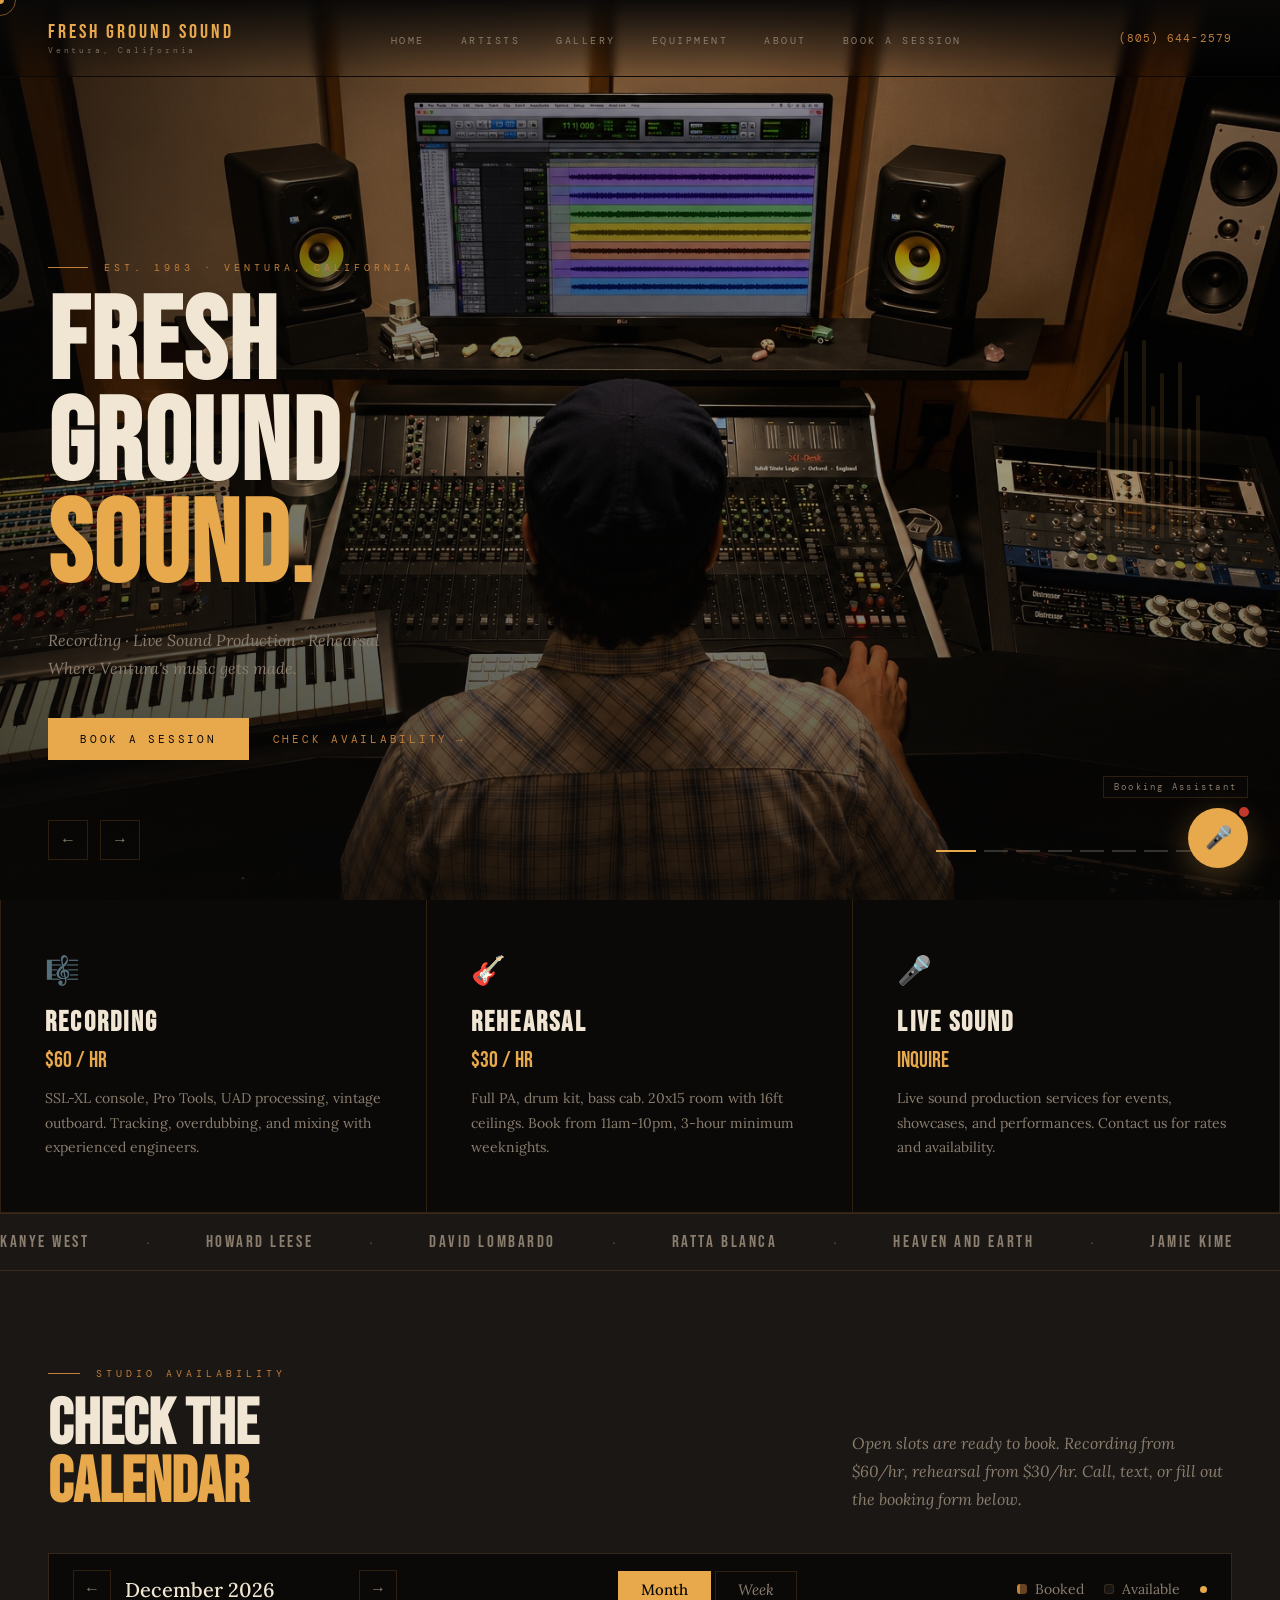
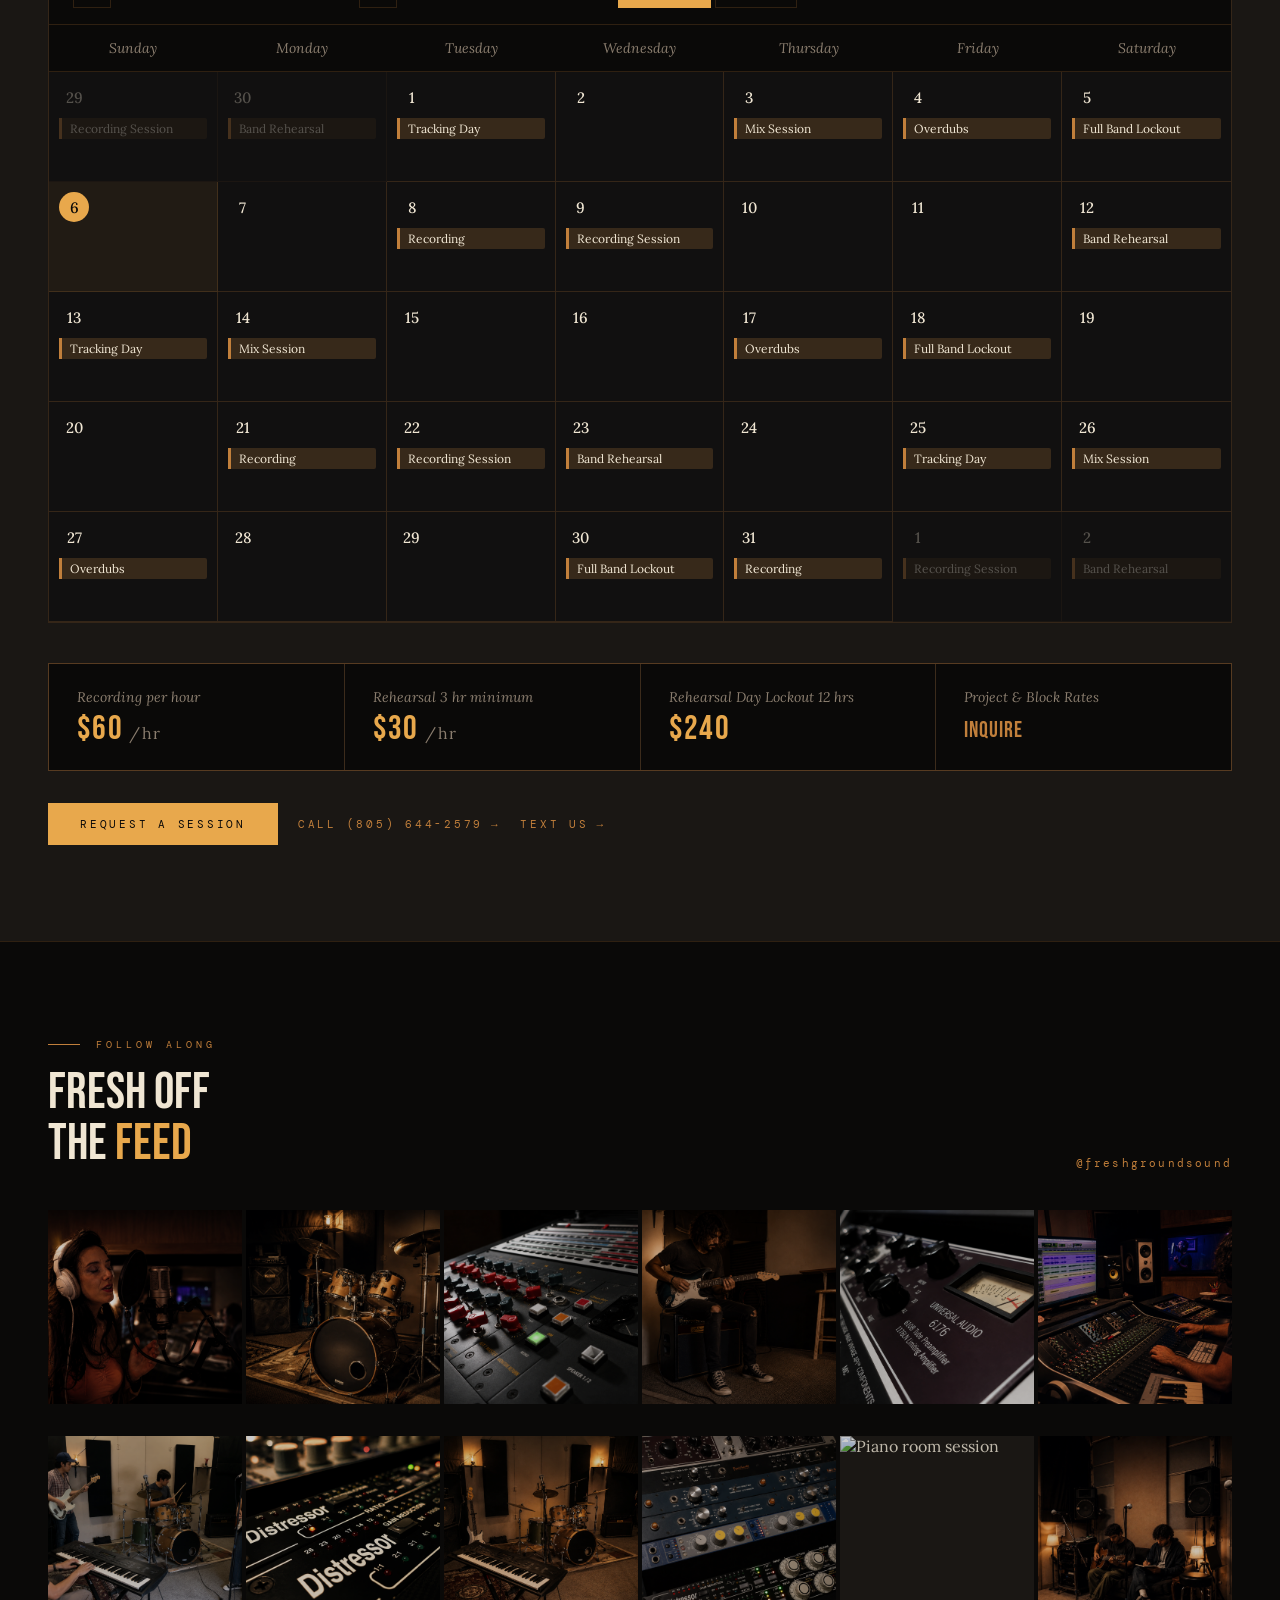
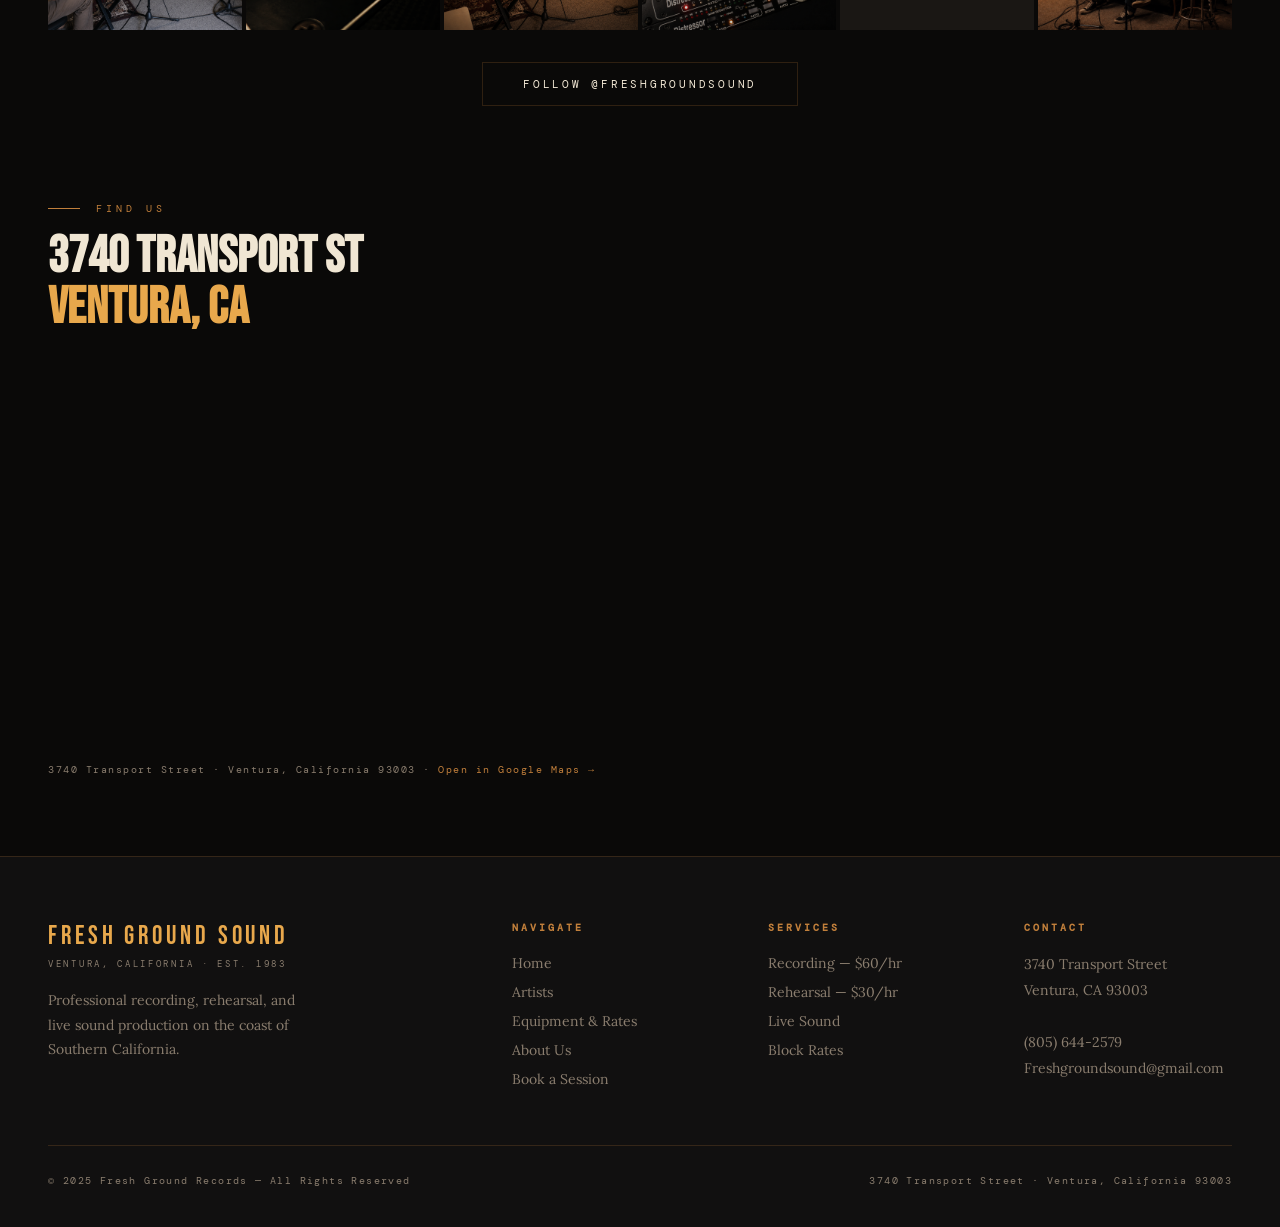
==== index.html @ 830c8591 "Update HTML pages, add gallery, additional carousel photo" ====
<!DOCTYPE html>
<html lang="en">
<head>
<meta charset="UTF-8">
<meta name="viewport" content="width=device-width, initial-scale=1.0">
<title>Fresh Ground Sound — Ventura, California Recording Studio</title>
<meta name="description" content="Professional recording, live sound, and rehearsal studio in Ventura, CA. SSL console, vintage gear, experienced engineers. Est. 1983.">
<link rel="preconnect" href="https://fonts.googleapis.com">
<link href="https://fonts.googleapis.com/css2?family=Bebas+Neue&family=Lora:ital,wght@0,400;0,500;1,400&family=DM+Mono:wght@300;400&display=swap" rel="stylesheet">
<style>
:root{--black:#0a0908;--deep:#111010;--warm-dark:#1a1714;--tape:#c17f3b;--amber:#e8a84c;--cream:#f0e6d3;--muted:#8a7d6e;--hairline:rgba(193,127,59,0.2);--glow:rgba(232,168,76,0.07);}
*,*::before,*::after{margin:0;padding:0;box-sizing:border-box;}
html{scroll-behavior:smooth;}
body{background:var(--black);color:var(--cream);font-family:'Lora',serif;overflow-x:hidden;cursor:none;}
.cursor{width:8px;height:8px;background:var(--amber);border-radius:50%;position:fixed;pointer-events:none;z-index:9999;transform:translate(-50%,-50%);mix-blend-mode:difference;}
.cursor-ring{width:32px;height:32px;border:1px solid var(--tape);border-radius:50%;position:fixed;pointer-events:none;z-index:9998;transform:translate(-50%,-50%);opacity:.6;}
.reveal{opacity:0;transform:translateY(28px);transition:opacity .7s ease,transform .7s ease;}
.reveal.visible{opacity:1;transform:translateY(0);}
.btn-primary{font-family:'DM Mono',monospace;font-size:11px;letter-spacing:.25em;text-transform:uppercase;color:var(--black);background:var(--amber);padding:14px 32px;text-decoration:none;display:inline-block;border:none;cursor:none;transition:background .3s,transform .2s;}
.btn-primary:hover{background:var(--cream);transform:translateY(-2px);}
.btn-ghost{font-family:'DM Mono',monospace;font-size:11px;letter-spacing:.25em;text-transform:uppercase;color:var(--tape);text-decoration:none;display:inline-flex;align-items:center;gap:8px;border:none;background:none;cursor:none;transition:color .3s;}
.btn-ghost::after{content:'→';}
.btn-ghost:hover{color:var(--cream);}
.section-label{font-family:'DM Mono',monospace;font-size:10px;letter-spacing:.4em;color:var(--tape);text-transform:uppercase;margin-bottom:16px;display:flex;align-items:center;gap:16px;}
.section-label::before{content:'';display:block;width:32px;height:1px;background:var(--tape);}

/* NAV */
nav{position:fixed;top:0;left:0;right:0;z-index:500;padding:22px 48px;display:flex;justify-content:space-between;align-items:center;background:linear-gradient(to bottom,rgba(10,9,8,.97),transparent);backdrop-filter:blur(4px);border-bottom:1px solid transparent;transition:border-color .3s,background .3s;}
nav.scrolled{border-bottom-color:var(--hairline);background:rgba(10,9,8,.97);}
.nav-logo{font-family:'Bebas Neue',sans-serif;font-size:20px;letter-spacing:.15em;color:var(--amber);text-decoration:none;display:flex;flex-direction:column;line-height:1;}
.nav-logo span{font-family:'DM Mono',monospace;font-size:8px;letter-spacing:.35em;color:var(--muted);font-weight:300;margin-top:4px;}
.nav-links{display:flex;gap:36px;list-style:none;}
.nav-links a{font-family:'DM Mono',monospace;font-size:10px;letter-spacing:.25em;color:var(--muted);text-decoration:none;text-transform:uppercase;transition:color .3s;position:relative;}
.nav-links a::after{content:'';position:absolute;bottom:-4px;left:0;right:0;height:1px;background:var(--amber);transform:scaleX(0);transition:transform .3s;transform-origin:left;}
.nav-links a:hover{color:var(--cream);}
.nav-links a:hover::after{transform:scaleX(1);}
.nav-phone{font-family:'DM Mono',monospace;font-size:11px;letter-spacing:.1em;color:var(--tape);text-decoration:none;transition:color .3s;}
.nav-phone:hover{color:var(--amber);}

/* HERO */
#hero{height:100vh;position:relative;overflow:hidden;display:flex;align-items:flex-end;}
.carousel{position:absolute;inset:0;}
.carousel-track{display:flex;height:100%;transition:transform .9s cubic-bezier(.77,0,.18,1);}
.carousel-slide{min-width:100%;height:100%;position:relative;overflow:hidden;}
.carousel-slide img{width:100%;height:100%;object-fit:cover;transform:scale(1.05);transition:transform 6s ease;filter:brightness(.72);}
.carousel-slide.active img{transform:scale(1);}
.car-overlay{position:absolute;inset:0;background:linear-gradient(to top,rgba(10,9,8,.65) 0%,rgba(10,9,8,.15) 50%,rgba(10,9,8,.25) 100%),linear-gradient(to right,rgba(10,9,8,.35) 0%,transparent 60%);}
.car-dots{position:absolute;bottom:48px;right:48px;display:flex;gap:8px;z-index:10;}
.car-dot{width:24px;height:2px;background:rgba(240,230,211,.2);border:none;cursor:none;transition:background .3s,width .3s;}
.car-dot.active{background:var(--amber);width:40px;}
.car-arrows{position:absolute;bottom:40px;left:48px;display:flex;gap:12px;z-index:10;}
.car-arrow{width:40px;height:40px;border:1px solid var(--hairline);background:transparent;color:var(--muted);font-size:16px;cursor:none;display:flex;align-items:center;justify-content:center;transition:border-color .3s,color .3s;}
.car-arrow:hover{border-color:var(--amber);color:var(--amber);}
.vu-bars{position:absolute;right:80px;top:50%;transform:translateY(-60%);display:flex;gap:5px;align-items:flex-end;height:220px;opacity:.12;z-index:4;}
.vu-bar{width:4px;background:linear-gradient(to top,var(--tape),var(--amber));border-radius:2px;animation:vu 1.4s ease-in-out infinite alternate;}
@keyframes vu{0%{transform:scaleY(.25);opacity:.3;}100%{transform:scaleY(1);opacity:1;}}
.hero-content{position:relative;z-index:5;padding:0 48px 140px;max-width:800px;}
.hero-label{font-family:'DM Mono',monospace;font-size:10px;letter-spacing:.4em;color:var(--tape);text-transform:uppercase;margin-bottom:20px;display:flex;align-items:center;gap:16px;opacity:0;animation:fadeUp .8s ease forwards .3s;}
.hero-label::before{content:'';display:block;width:40px;height:1px;background:var(--tape);}
.hero-title{font-family:'Bebas Neue',sans-serif;font-size:clamp(56px,9vw,128px);line-height:.88;letter-spacing:.02em;color:var(--cream);margin-bottom:28px;opacity:0;animation:fadeUp .8s ease forwards .5s;}
.hero-title .accent{color:var(--amber);}
.hero-sub{font-size:16px;line-height:1.75;color:var(--muted);font-style:italic;max-width:440px;margin-bottom:36px;opacity:0;animation:fadeUp .8s ease forwards .7s;}
.hero-actions{display:flex;gap:24px;align-items:center;opacity:0;animation:fadeUp .8s ease forwards .9s;}
@keyframes fadeUp{from{opacity:0;transform:translateY(24px);}to{opacity:1;transform:translateY(0);}}

/* SERVICES */
.services-strip{display:grid;grid-template-columns:repeat(3,1fr);}
.svc{padding:52px 44px;border:1px solid var(--hairline);border-left:none;border-top:none;position:relative;overflow:hidden;transition:background .3s;}
.svc:first-child{border-left:1px solid var(--hairline);}
.svc::before{content:'';position:absolute;inset:0;background:var(--glow);opacity:0;transition:opacity .4s;}
.svc:hover::before{opacity:1;}
.svc-icon{font-size:28px;margin-bottom:18px;display:block;}
.svc h3{font-family:'Bebas Neue',sans-serif;font-size:28px;letter-spacing:.08em;color:var(--cream);margin-bottom:8px;}
.svc .rate{font-family:'Bebas Neue',sans-serif;font-size:22px;color:var(--amber);margin-bottom:12px;}
.svc p{font-size:14px;line-height:1.75;color:var(--muted);}

/* MARQUEE */
.marquee-wrap{border-top:1px solid var(--hairline);border-bottom:1px solid var(--hairline);padding:18px 0;overflow:hidden;background:var(--warm-dark);}
.marquee-track{display:flex;gap:56px;animation:marquee 30s linear infinite;white-space:nowrap;}
.marquee-track:hover{animation-play-state:paused;}
.mq-item{font-family:'Bebas Neue',sans-serif;font-size:17px;letter-spacing:.15em;color:var(--muted);transition:color .3s;}
.mq-item:hover{color:var(--amber);}
.mq-sep{color:var(--tape);opacity:.4;}
@keyframes marquee{0%{transform:translateX(0);}100%{transform:translateX(-50%);}}

/* BOOKING */
#booking{padding:96px 48px;background:var(--warm-dark);position:relative;overflow:hidden;}
.booking-intro{display:flex;justify-content:space-between;align-items:flex-end;margin-bottom:40px;gap:32px;flex-wrap:wrap;}
.booking-intro h2{font-family:'Bebas Neue',sans-serif;font-size:clamp(40px,5vw,64px);line-height:.92;color:var(--cream);}
.booking-intro h2 .accent{color:var(--amber);}
.booking-intro p{font-size:16px;line-height:1.75;color:var(--muted);font-style:italic;max-width:380px;}

/* CALENDAR */
.custom-cal{background:var(--deep);border:1px solid var(--hairline);margin-bottom:40px;}
.cal-header{padding:16px 24px;background:var(--black);border-bottom:1px solid var(--hairline);display:flex;align-items:center;justify-content:space-between;gap:16px;flex-wrap:wrap;}
.cal-header-left{display:flex;align-items:center;gap:14px;}
.cal-title{font-family:'Lora',serif;font-size:20px;font-weight:500;color:var(--cream);min-width:220px;}
.cal-nav{background:none;border:1px solid var(--hairline);color:var(--muted);width:38px;height:38px;display:flex;align-items:center;justify-content:center;font-size:16px;cursor:none;transition:border-color .2s,color .2s,background .2s;}
.cal-nav:hover{border-color:var(--amber);color:var(--amber);background:rgba(232,168,76,.06);}
.cal-tabs{display:flex;gap:4px;}
.cal-tab{font-family:'Lora',serif;font-size:15px;font-style:italic;padding:8px 22px;border:1px solid var(--hairline);background:transparent;color:var(--muted);cursor:none;transition:all .25s;}
.cal-tab.active{background:var(--amber);border-color:var(--amber);color:var(--black);font-style:normal;font-weight:500;}
.cal-tab:hover:not(.active){border-color:var(--tape);color:var(--cream);}
.cal-legend{display:flex;align-items:center;gap:20px;}
.cal-legend-item{display:flex;align-items:center;gap:8px;font-family:'Lora',serif;font-size:14px;color:var(--muted);}
.cal-dot-l{width:10px;height:10px;border-radius:3px;}
.dot-booked{background:rgba(193,127,59,.5);border-left:3px solid var(--tape);}
.dot-open{background:rgba(240,230,211,.06);border:1px solid var(--hairline);}
.cal-live{width:7px;height:7px;border-radius:50%;background:var(--amber);animation:blink 2s infinite;}
@keyframes blink{0%,100%{opacity:1;}50%{opacity:.3;}}

/* MONTH VIEW */
#calMonth{display:block;}
#calWeek{display:none;}
.month-head{display:grid;grid-template-columns:repeat(7,1fr);background:var(--black);border-bottom:1px solid var(--hairline);}
.month-dname{font-family:'Lora',serif;font-size:14px;font-style:italic;color:var(--muted);text-align:center;padding:14px 8px;}
.month-grid{display:grid;grid-template-columns:repeat(7,1fr);}
.month-cell{min-height:110px;border-right:1px solid var(--hairline);border-bottom:1px solid var(--hairline);padding:10px;transition:background .2s;}
.month-cell:nth-child(7n){border-right:none;}
.month-cell:hover{background:rgba(255,255,255,.018);}
.month-cell.other-month{opacity:.3;}
.month-cell.today{background:rgba(232,168,76,.07);}
.month-num{font-family:'Lora',serif;font-size:15px;font-weight:500;color:var(--cream);width:30px;height:30px;display:flex;align-items:center;justify-content:center;border-radius:50%;margin-bottom:6px;}
.month-cell.today .month-num{background:var(--amber);color:var(--black);}
.month-event{font-family:'Lora',serif;font-size:12px;color:var(--cream);background:rgba(193,127,59,.22);border-left:3px solid var(--tape);padding:3px 8px;margin-bottom:3px;white-space:nowrap;overflow:hidden;text-overflow:ellipsis;border-radius:0 2px 2px 0;}

/* WEEK VIEW */
.week-grid{display:grid;grid-template-columns:72px repeat(7,1fr);}
.week-col-head{font-family:'Lora',serif;font-size:13px;color:var(--muted);text-align:center;padding:14px 4px;line-height:1.5;border-bottom:1px solid var(--hairline);border-right:1px solid var(--hairline);background:var(--black);}
.week-col-head:last-child{border-right:none;}
.week-col-head .dname{font-style:italic;display:block;}
.week-col-head .dnum{font-size:20px;font-weight:500;color:var(--cream);display:block;margin-top:2px;}
.week-col-head.is-today .dnum{background:var(--amber);color:var(--black);border-radius:50%;width:34px;height:34px;display:flex;align-items:center;justify-content:center;margin:2px auto 0;}
.week-time{font-family:'Lora',serif;font-size:13px;font-style:italic;color:var(--muted);text-align:right;padding-right:12px;height:60px;display:flex;align-items:flex-start;justify-content:flex-end;padding-top:5px;border-right:1px solid var(--hairline);border-bottom:1px solid rgba(193,127,59,.08);}
.week-day-col{border-right:1px solid var(--hairline);position:relative;}
.week-day-col:last-child{border-right:none;}
.week-slot{height:60px;border-bottom:1px solid rgba(193,127,59,.08);position:relative;}
.week-event{position:absolute;left:3px;right:3px;background:rgba(193,127,59,.28);border-left:3px solid var(--amber);padding:4px 8px;font-family:'Lora',serif;font-size:12px;color:var(--cream);overflow:hidden;text-overflow:ellipsis;white-space:nowrap;z-index:2;border-radius:0 2px 2px 0;}

/* RATES */
.rates-strip{display:grid;grid-template-columns:repeat(4,1fr);gap:1px;background:var(--hairline);border:1px solid var(--hairline);margin-bottom:32px;}
.rate-card{background:var(--black);padding:24px 28px;transition:background .3s;}
.rate-card:hover{background:var(--warm-dark);}
.rate-label{font-family:'Lora',serif;font-size:14px;font-style:italic;color:var(--muted);margin-bottom:6px;}
.rate-price{font-family:'Bebas Neue',sans-serif;font-size:34px;color:var(--amber);letter-spacing:.04em;line-height:1;}
.rate-price small{font-size:16px;color:var(--muted);font-family:'Lora',serif;}
.booking-cta{display:flex;gap:20px;flex-wrap:wrap;align-items:center;}

/* INSTAGRAM */
#instagram{padding:96px 48px;border-top:1px solid var(--hairline);}
.ig-header{display:flex;justify-content:space-between;align-items:flex-end;margin-bottom:40px;}
.ig-handle{font-family:'DM Mono',monospace;font-size:11px;letter-spacing:.2em;color:var(--tape);}
.ig-title{font-family:'Bebas Neue',sans-serif;font-size:clamp(32px,4vw,52px);color:var(--cream);line-height:1;}
.ig-title .accent{color:var(--amber);}
.ig-grid{display:grid;grid-template-columns:repeat(6,1fr);gap:4px;margin-bottom:32px;}
.ig-post{aspect-ratio:1;overflow:hidden;position:relative;cursor:none;background:var(--warm-dark);}
.ig-post img{width:100%;height:100%;object-fit:cover;transition:transform .4s,filter .4s;filter:brightness(.8) saturate(.9);}
.ig-overlay{position:absolute;inset:0;background:rgba(10,9,8,.7);display:flex;align-items:center;justify-content:center;opacity:0;transition:opacity .3s;}
.ig-post:hover img{transform:scale(1.08);filter:brightness(.55) saturate(1.1);}
.ig-post:hover .ig-overlay{opacity:1;}
.ig-overlay span{font-family:'Lora',serif;font-size:13px;font-style:italic;color:var(--cream);}
.ig-follow{display:flex;justify-content:center;}
.ig-follow a{font-family:'DM Mono',monospace;font-size:11px;letter-spacing:.25em;text-transform:uppercase;color:var(--cream);border:1px solid var(--hairline);padding:14px 40px;text-decoration:none;display:inline-flex;align-items:center;gap:12px;transition:border-color .3s,color .3s;}
.ig-follow a:hover{border-color:var(--amber);color:var(--amber);}

/* MAP SECTION */
.map-section{padding:0 48px 80px;}
.map-wrap{border:1px solid var(--hairline);overflow:hidden;}
.map-wrap iframe{width:100%;height:380px;border:none;filter:invert(1) hue-rotate(180deg) brightness(0.85) saturate(0.6);}

/* CHAT */
.chat-fab{position:fixed;bottom:32px;right:32px;z-index:800;display:flex;flex-direction:column;align-items:flex-end;gap:10px;}
.chat-fab-label{font-family:'DM Mono',monospace;font-size:9px;letter-spacing:.25em;color:var(--muted);background:rgba(10,9,8,.85);padding:4px 10px;border:1px solid var(--hairline);}
#chatToggle{width:60px;height:60px;border-radius:50%;background:var(--amber);border:none;cursor:none;font-size:22px;display:flex;align-items:center;justify-content:center;box-shadow:0 8px 32px rgba(232,168,76,.3);transition:transform .3s,box-shadow .3s;position:relative;}
#chatToggle:hover{transform:scale(1.08);}
.chat-badge{position:absolute;top:-3px;right:-3px;width:14px;height:14px;background:#c0392b;border-radius:50%;border:2px solid var(--black);animation:blink 2s infinite;}
#chatWidget{position:fixed;bottom:104px;right:32px;width:360px;background:var(--deep);border:1px solid var(--hairline);display:flex;flex-direction:column;z-index:801;transform:translateY(20px) scale(.95);opacity:0;pointer-events:none;transition:all .35s cubic-bezier(.34,1.56,.64,1);box-shadow:0 24px 80px rgba(0,0,0,.6);}
#chatWidget.open{transform:translateY(0) scale(1);opacity:1;pointer-events:all;}
.chat-head{padding:14px 18px;background:var(--black);border-bottom:1px solid var(--hairline);display:flex;align-items:center;justify-content:space-between;}
.chat-head-info{display:flex;align-items:center;gap:12px;}
.chat-avatar{width:32px;height:32px;border-radius:50%;background:linear-gradient(135deg,var(--tape),var(--amber));display:flex;align-items:center;justify-content:center;font-size:14px;}
.chat-head-text h4{font-family:'DM Mono',monospace;font-size:11px;letter-spacing:.15em;color:var(--cream);}
.chat-head-text p{font-family:'DM Mono',monospace;font-size:9px;color:var(--tape);margin-top:2px;}
#chatClose{background:none;border:none;color:var(--muted);cursor:none;font-size:18px;transition:color .2s;}
#chatClose:hover{color:var(--cream);}
.chat-chips{padding:10px 14px;display:flex;gap:6px;flex-wrap:wrap;border-bottom:1px solid var(--hairline);}
.chat-chip{font-family:'DM Mono',monospace;font-size:9px;color:var(--tape);border:1px solid var(--hairline);background:transparent;padding:5px 10px;cursor:none;transition:border-color .2s,color .2s;}
.chat-chip:hover{border-color:var(--tape);color:var(--cream);}
#chatMessages{flex:1;overflow-y:auto;padding:14px;display:flex;flex-direction:column;gap:10px;min-height:220px;max-height:280px;}
#chatMessages::-webkit-scrollbar{width:3px;}
#chatMessages::-webkit-scrollbar-thumb{background:var(--hairline);}
.chat-msg{display:flex;}
.chat-msg.user{justify-content:flex-end;}
.chat-bubble{max-width:82%;padding:10px 14px;font-family:'Lora',serif;font-size:13px;line-height:1.6;}
.chat-msg.user .chat-bubble{background:var(--amber);color:var(--black);}
.chat-msg.bot .chat-bubble{background:var(--warm-dark);border:1px solid var(--hairline);color:var(--cream);}
.chat-msg.bot .chat-bubble a{color:var(--amber);text-decoration:none;}
.typing .chat-bubble{display:flex;gap:4px;align-items:center;padding:14px 18px;}
.typing .chat-bubble span{width:6px;height:6px;background:var(--muted);border-radius:50%;animation:typ 1.2s infinite;}
.typing .chat-bubble span:nth-child(2){animation-delay:.2s;}
.typing .chat-bubble span:nth-child(3){animation-delay:.4s;}
@keyframes typ{0%,60%,100%{transform:translateY(0);opacity:.4;}30%{transform:translateY(-6px);opacity:1;}}
.chat-input-row{padding:10px 14px;display:flex;gap:8px;border-top:1px solid var(--hairline);background:var(--black);}
#chatInput{flex:1;background:var(--warm-dark);border:1px solid var(--hairline);color:var(--cream);font-family:'Lora',serif;font-size:13px;padding:10px 12px;outline:none;resize:none;transition:border-color .2s;}
#chatInput:focus{border-color:var(--tape);}
#chatInput::placeholder{color:var(--muted);font-style:italic;}
#chatSend{background:var(--amber);border:none;color:var(--black);width:40px;font-size:16px;cursor:none;transition:background .2s;flex-shrink:0;}
#chatSend:hover{background:var(--cream);}
#chatSend:disabled{opacity:.4;}
.gemini-badge{padding:5px 14px;text-align:center;font-family:'DM Mono',monospace;font-size:8px;letter-spacing:.2em;color:var(--muted);border-top:1px solid var(--hairline);}

/* FOOTER */
footer{background:var(--deep);border-top:1px solid var(--hairline);padding:64px 48px 40px;}
.footer-grid{display:grid;grid-template-columns:2fr 1fr 1fr 1fr;gap:48px;margin-bottom:48px;}
.footer-logo{font-family:'Bebas Neue',sans-serif;font-size:26px;letter-spacing:.15em;color:var(--amber);margin-bottom:6px;}
.footer-tagline{font-family:'DM Mono',monospace;font-size:9px;letter-spacing:.3em;color:var(--muted);text-transform:uppercase;margin-bottom:18px;}
.footer-brand p{font-size:14px;line-height:1.75;color:var(--muted);max-width:270px;}
.footer-col h4{font-family:'DM Mono',monospace;font-size:10px;letter-spacing:.3em;color:var(--tape);text-transform:uppercase;margin-bottom:18px;}
.footer-col ul{list-style:none;}
.footer-col ul li{margin-bottom:9px;}
.footer-col ul li a,.footer-col p a{font-size:14px;color:var(--muted);text-decoration:none;transition:color .3s;}
.footer-col ul li a:hover,.footer-col p a:hover{color:var(--cream);}
.footer-col p{font-size:14px;color:var(--muted);line-height:1.85;}
.footer-bottom{display:flex;justify-content:space-between;align-items:center;padding-top:28px;border-top:1px solid var(--hairline);}
.footer-bottom p{font-family:'DM Mono',monospace;font-size:10px;letter-spacing:.14em;color:var(--muted);}

/* HAMBURGER */
.nav-hamburger{display:none;flex-direction:column;justify-content:center;gap:5px;background:none;border:none;padding:6px;cursor:none;z-index:501;position:relative;}
.nav-hamburger span{display:block;width:22px;height:1px;background:var(--amber);transform-origin:center;transition:transform .35s cubic-bezier(.76,0,.24,1),opacity .25s ease;}
.nav-hamburger.is-open span:nth-child(1){transform:translateY(6px) rotate(45deg);}
.nav-hamburger.is-open span:nth-child(2){opacity:0;transform:scaleX(0);}
.nav-hamburger.is-open span:nth-child(3){transform:translateY(-6px) rotate(-45deg);}
/* MOBILE NAV */
.mobile-nav-overlay{position:fixed;inset:0;background:var(--black);z-index:490;display:none;flex-direction:column;justify-content:center;align-items:center;padding:80px 48px 48px;opacity:0;pointer-events:none;transition:opacity .4s ease;}
.mobile-nav-overlay.is-open{opacity:1;pointer-events:all;}
.mobile-nav-links{list-style:none;text-align:center;width:100%;}
.mobile-nav-links li{overflow:hidden;border-bottom:1px solid var(--hairline);}
.mobile-nav-links li:first-child{border-top:1px solid var(--hairline);}
.mobile-nav-links li a{font-family:'Bebas Neue',sans-serif;font-size:clamp(38px,9vw,52px);letter-spacing:.06em;color:var(--muted);text-decoration:none;display:block;padding:14px 0;transform:translateY(110%);transition:transform .5s cubic-bezier(.76,0,.24,1),color .3s;}
.mobile-nav-overlay.is-open .mobile-nav-links li a{transform:translateY(0);}
.mobile-nav-links li:nth-child(1) a{transition-delay:.06s;}
.mobile-nav-links li:nth-child(2) a{transition-delay:.11s;}
.mobile-nav-links li:nth-child(3) a{transition-delay:.16s;}
.mobile-nav-links li:nth-child(4) a{transition-delay:.21s;}
.mobile-nav-links li:nth-child(5) a{transition-delay:.26s;}
.mobile-nav-links li a:hover{color:var(--cream);}
.mobile-nav-phone-link{font-family:'DM Mono',monospace;font-size:13px;letter-spacing:.2em;color:var(--tape);text-decoration:none;margin-top:36px;opacity:0;transition:opacity .4s ease .32s,color .3s;}
.mobile-nav-overlay.is-open .mobile-nav-phone-link{opacity:1;}
.mobile-nav-phone-link:hover{color:var(--amber);}
@media(max-width:900px){nav{padding:18px 24px;}.nav-links{display:none;}.nav-hamburger{display:flex;}.mobile-nav-overlay{display:flex;}.hero-content{padding:0 24px 120px;}.services-strip{grid-template-columns:1fr;}.svc{border-left:1px solid var(--hairline);}#booking{padding:64px 24px;}.ig-grid{grid-template-columns:repeat(3,1fr);}.rates-strip{grid-template-columns:repeat(2,1fr);}.footer-grid{grid-template-columns:1fr;gap:32px;}.footer-bottom{flex-direction:column;gap:10px;text-align:center;}#chatWidget{width:calc(100vw - 32px);right:16px;}}
@media(max-width:600px){.ig-grid{grid-template-columns:repeat(2,1fr);}.rates-strip{grid-template-columns:1fr;}.booking-intro{flex-direction:column;}.ig-header{flex-direction:column;align-items:flex-start;gap:12px;}.map-section{padding:0 24px 60px;}}
@media(min-width:901px){.nav-hamburger{display:none!important;}.mobile-nav-overlay{display:none!important;}}
</style>
</head>
<body>
<div class="cursor"></div>
<div class="cursor-ring"></div>

<nav>
  <a href="index.html" class="nav-logo">Fresh Ground Sound<span>Ventura, California</span></a>
  <ul class="nav-links">
    <li><a href="index.html">Home</a></li>
    <li><a href="artists.html">Artists</a></li>
    <li><a href="gallery.html">Gallery</a></li>
    <li><a href="equipment.html">Equipment</a></li>
    <li><a href="about.html">About</a></li>
    <li><a href="contact.html">Book a Session</a></li>
  </ul>
  <a href="tel:8056442579" class="nav-phone">(805) 644-2579</a>
  <button class="nav-hamburger" id="navHamburger" aria-label="Open navigation" aria-expanded="false">
    <span></span><span></span><span></span>
  </button>
</nav>

<div class="mobile-nav-overlay" id="mobileNav" aria-hidden="true">
  <ul class="mobile-nav-links">
    <li><a href="index.html" class="active">Home</a></li>
    <li><a href="artists.html">Artists</a></li>
    <li><a href="equipment.html">Equipment</a></li>
    <li><a href="about.html">About</a></li>
    <li><a href="contact.html">Book a Session</a></li>
  </ul>
  <a href="tel:8056442579" class="mobile-nav-phone-link">(805) 644-2579</a>
</div>

<section id="hero">
  <div class="carousel">
    <div class="carousel-track" id="carTrack">
      <div class="carousel-slide active"><img src="photos/carousel-1-console.jpg" alt="Engineer at the console"></div>
      <div class="carousel-slide"><img src="photos/carousel-2-ssl.jpg" alt="SSL XL-Desk recording console"></div>
      <div class="carousel-slide"><img src="photos/carousel-3-session.jpg" alt="Recording session, engineer and vocalist"></div>
      <div class="carousel-slide"><img src="photos/carousel-4-engineer.jpg" alt="Engineer at console with vocalist on screen"></div>
      <div class="carousel-slide"><img src="photos/carousel-5-drums.jpg" alt="Drum tracking session"></div>
      <div class="carousel-slide"><img src="photos/carousel-6-liveroom.jpg" alt="Live room setup"></div>
      <div class="carousel-slide"><img src="photos/carousel-7-lounge.jpg" alt="Studio lounge and tracking room"></div>
      <div class="carousel-slide"><img src="photos/carousel-8-vu.jpg" alt="Chandler Limited VU meters"></div>
      <div class="carousel-slide"><img src="photos/carousel-9-wideshot.png" alt="Studio wide shot"></div>
    </div>
    <div class="car-overlay"></div>
  </div>
  <div class="vu-bars" aria-hidden="true">
    <div class="vu-bar" style="animation-delay:0s;height:40%"></div>
    <div class="vu-bar" style="animation-delay:.1s;height:70%"></div>
    <div class="vu-bar" style="animation-delay:.2s;height:55%"></div>
    <div class="vu-bar" style="animation-delay:.05s;height:85%"></div>
    <div class="vu-bar" style="animation-delay:.3s;height:45%"></div>
    <div class="vu-bar" style="animation-delay:.15s;height:90%"></div>
    <div class="vu-bar" style="animation-delay:.25s;height:60%"></div>
    <div class="vu-bar" style="animation-delay:.08s;height:75%"></div>
    <div class="vu-bar" style="animation-delay:.35s;height:35%"></div>
    <div class="vu-bar" style="animation-delay:.18s;height:80%"></div>
    <div class="vu-bar" style="animation-delay:.28s;height:50%"></div>
    <div class="vu-bar" style="animation-delay:.12s;height:65%"></div>
  </div>
  <div class="hero-content">
    <p class="hero-label">Est. 1983 &middot; Ventura, California</p>
    <h1 class="hero-title">Fresh<br>Ground<br><span class="accent">Sound.</span></h1>
    <p class="hero-sub">Recording &middot; Live Sound Production &middot; Rehearsal<br>Where Ventura's music gets made.</p>
    <div class="hero-actions">
      <a href="contact.html" class="btn-primary">Book a Session</a>
      <a href="#booking" class="btn-ghost">Check Availability</a>
    </div>
  </div>
  <div class="car-arrows">
    <button class="car-arrow" id="carPrev">&#8592;</button>
    <button class="car-arrow" id="carNext">&#8594;</button>
  </div>
  <div class="car-dots" id="carDots"></div>
</section>

<div class="services-strip">
  <div class="svc reveal"><span class="svc-icon">&#127932;</span><h3>Recording</h3><div class="rate">$60 / hr</div><p>SSL-XL console, Pro Tools, UAD processing, vintage outboard. Tracking, overdubbing, and mixing with experienced engineers.</p></div>
  <div class="svc reveal" style="transition-delay:.1s"><span class="svc-icon">&#127928;</span><h3>Rehearsal</h3><div class="rate">$30 / hr</div><p>Full PA, drum kit, bass cab. 20x15 room with 16ft ceilings. Book from 11am-10pm, 3-hour minimum weeknights.</p></div>
  <div class="svc reveal" style="transition-delay:.2s"><span class="svc-icon">&#127908;</span><h3>Live Sound</h3><div class="rate">Inquire</div><p>Live sound production services for events, showcases, and performances. Contact us for rates and availability.</p></div>
</div>

<div class="marquee-wrap">
  <div class="marquee-track">
    <span class="mq-item">Kanye West</span><span class="mq-sep"> &middot; </span><span class="mq-item">Howard Leese</span><span class="mq-sep"> &middot; </span><span class="mq-item">David Lombardo</span><span class="mq-sep"> &middot; </span><span class="mq-item">Ratta Blanca</span><span class="mq-sep"> &middot; </span><span class="mq-item">Heaven and Earth</span><span class="mq-sep"> &middot; </span><span class="mq-item">Jamie Kime</span><span class="mq-sep"> &middot; </span><span class="mq-item">Doug Pettibone</span><span class="mq-sep"> &middot; </span><span class="mq-item">Roni Lee</span><span class="mq-sep"> &middot; </span><span class="mq-item">Dillinger Steele</span><span class="mq-sep"> &middot; </span><span class="mq-item">Carti B.</span><span class="mq-sep"> &middot; </span><span class="mq-item">Mighty Cash Cats</span><span class="mq-sep"> &middot; </span><span class="mq-item">Jeremiah Samuels</span><span class="mq-sep"> &middot; </span>
    <span class="mq-item">Kanye West</span><span class="mq-sep"> &middot; </span><span class="mq-item">Howard Leese</span><span class="mq-sep"> &middot; </span><span class="mq-item">David Lombardo</span><span class="mq-sep"> &middot; </span><span class="mq-item">Ratta Blanca</span><span class="mq-sep"> &middot; </span><span class="mq-item">Heaven and Earth</span><span class="mq-sep"> &middot; </span><span class="mq-item">Jamie Kime</span><span class="mq-sep"> &middot; </span><span class="mq-item">Doug Pettibone</span><span class="mq-sep"> &middot; </span><span class="mq-item">Roni Lee</span><span class="mq-sep"> &middot; </span><span class="mq-item">Dillinger Steele</span><span class="mq-sep"> &middot; </span><span class="mq-item">Carti B.</span><span class="mq-sep"> &middot; </span><span class="mq-item">Mighty Cash Cats</span><span class="mq-sep"> &middot; </span><span class="mq-item">Jeremiah Samuels</span><span class="mq-sep"> &middot; </span>
  </div>
</div>

<section id="booking">
  <div class="booking-intro reveal">
    <div>
      <div class="section-label">Studio Availability</div>
      <h2>Check the<br><span class="accent">Calendar</span></h2>
    </div>
    <p>Open slots are ready to book. Recording from $60/hr, rehearsal from $30/hr. Call, text, or fill out the booking form below.</p>
  </div>
  <div class="custom-cal reveal" style="transition-delay:.1s">
    <div class="cal-header">
      <div class="cal-header-left">
        <button class="cal-nav" id="calPrev">&#8592;</button>
        <span class="cal-title" id="calTitle"></span>
        <button class="cal-nav" id="calNext">&#8594;</button>
      </div>
      <div class="cal-tabs">
        <button class="cal-tab active" id="tabMonth" onclick="calSwitch('month')">Month</button>
        <button class="cal-tab" id="tabWeek" onclick="calSwitch('week')">Week</button>
      </div>
      <div class="cal-legend">
        <div class="cal-legend-item"><div class="cal-dot-l dot-booked"></div>Booked</div>
        <div class="cal-legend-item"><div class="cal-dot-l dot-open"></div>Available</div>
        <div class="cal-live"></div>
      </div>
    </div>
    <div id="calMonth">
      <div class="month-head">
        <div class="month-dname">Sunday</div><div class="month-dname">Monday</div><div class="month-dname">Tuesday</div><div class="month-dname">Wednesday</div><div class="month-dname">Thursday</div><div class="month-dname">Friday</div><div class="month-dname">Saturday</div>
      </div>
      <div class="month-grid" id="monthGrid"></div>
    </div>
    <div id="calWeek">
      <div class="week-grid" id="weekGrid"></div>
    </div>
  </div>
  <div class="rates-strip reveal" style="transition-delay:.2s">
    <div class="rate-card"><div class="rate-label">Recording per hour</div><div class="rate-price">$60 <small>/hr</small></div></div>
    <div class="rate-card"><div class="rate-label">Rehearsal 3 hr minimum</div><div class="rate-price">$30 <small>/hr</small></div></div>
    <div class="rate-card"><div class="rate-label">Rehearsal Day Lockout 12 hrs</div><div class="rate-price">$240</div></div>
    <div class="rate-card"><div class="rate-label">Project &amp; Block Rates</div><div class="rate-price" style="font-size:22px;padding-top:8px;color:var(--tape)">Inquire</div></div>
  </div>
  <div class="booking-cta reveal" style="transition-delay:.3s">
    <a href="contact.html" class="btn-primary">Request a Session</a>
    <a href="tel:8056442579" class="btn-ghost">Call (805) 644-2579</a>
    <a href="sms:8056442579" class="btn-ghost">Text Us</a>
  </div>
</section>

<section id="instagram">
  <div class="ig-header reveal">
    <div>
      <div class="section-label">Follow Along</div>
      <div class="ig-title">Fresh Off<br>the <span class="accent">Feed</span></div>
    </div>
    <span class="ig-handle">@freshgroundsound</span>
  </div>
  <div class="ig-grid reveal" style="transition-delay:.1s">
    <div class="ig-post"><img src="photos/ig-1-vocalist.jpg" alt="Vocal session"><div class="ig-overlay"><span>View Post</span></div></div>
    <div class="ig-post"><img src="photos/ig-2-drums.jpg" alt="Drum kit"><div class="ig-overlay"><span>View Post</span></div></div>
    <div class="ig-post"><img src="photos/ig-3-console.jpg" alt="SSL console"><div class="ig-overlay"><span>View Post</span></div></div>
    <div class="ig-post"><img src="photos/ig-4-guitar.jpg" alt="Guitar tracking"><div class="ig-overlay"><span>View Post</span></div></div>
    <div class="ig-post"><img src="photos/ig-5-ua.jpg" alt="Universal Audio 6176"><div class="ig-overlay"><span>View Post</span></div></div>
    <div class="ig-post"><img src="photos/ig-6-session.jpg" alt="Recording session"><div class="ig-overlay"><span>View Post</span></div></div>
  </div>
  <div class="ig-grid reveal" style="transition-delay:.2s">
    <div class="ig-post"><img src="photos/ig2-1-band.jpg" alt="Full band rehearsal"><div class="ig-overlay"><span>View Post</span></div></div>
    <div class="ig-post"><img src="photos/ig2-2-distressor.jpg" alt="Distressor compressors"><div class="ig-overlay"><span>View Post</span></div></div>
    <div class="ig-post"><img src="photos/ig2-3-rehearsal.jpg" alt="Rehearsal room"><div class="ig-overlay"><span>View Post</span></div></div>
    <div class="ig-post"><img src="photos/ig2-4-rack.jpg" alt="Outboard rack gear"><div class="ig-overlay"><span>View Post</span></div></div>
    <div class="ig-post"><img src="photos/ig2-5-piano.jpg" alt="Piano room session"><div class="ig-overlay"><span>View Post</span></div></div>
    <div class="ig-post"><img src="photos/ig2-couch.jpg" alt="Writers on the couch"><div class="ig-overlay"><span>View Post</span></div></div>
  </div>
  <div class="ig-follow reveal" style="transition-delay:.2s">
    <a href="https://instagram.com/freshgroundsound" target="_blank" rel="noopener">Follow @freshgroundsound</a>
  </div>
</section>

<!-- Map -->
<div class="map-section">
  <div class="section-label reveal">Find Us</div>
  <h2 class="ig-title reveal" style="margin-bottom:32px">3740 Transport St<br><span class="accent">Ventura, CA</span></h2>
  <div class="map-wrap reveal" style="transition-delay:.1s">
    <iframe
      src="https://www.google.com/maps/embed?pb=!1m18!1m12!1m3!1d3293.9!2d-119.228!3d34.242!2m3!1f0!2f0!3f0!3m2!1i1024!2i768!4f13.1!3m3!1m2!1s0x0%3A0x0!2s3740+Transport+St%2C+Ventura%2C+CA+93003!5e0!3m2!1sen!2sus!4v1"
      allowfullscreen=""
      loading="lazy"
      referrerpolicy="no-referrer-when-downgrade"
      title="Fresh Ground Sound Location">
    </iframe>
  </div>
  <p style="font-family:'DM Mono',monospace;font-size:10px;letter-spacing:.15em;color:var(--muted);margin-top:12px">
    3740 Transport Street &middot; Ventura, California 93003 &middot; <a href="https://maps.google.com/?q=3740+Transport+St+Ventura+CA+93003" target="_blank" rel="noopener" style="color:var(--tape);text-decoration:none;">Open in Google Maps →</a>
  </p>
</div>

<footer>
  <div class="footer-grid">
    <div class="footer-brand">
      <div class="footer-logo">Fresh Ground Sound</div>
      <div class="footer-tagline">Ventura, California &middot; Est. 1983</div>
      <p>Professional recording, rehearsal, and live sound production on the coast of Southern California.</p>
    </div>
    <div class="footer-col"><h4>Navigate</h4><ul><li><a href="index.html">Home</a></li><li><a href="artists.html">Artists</a></li><li><a href="equipment.html">Equipment &amp; Rates</a></li><li><a href="about.html">About Us</a></li><li><a href="contact.html">Book a Session</a></li></ul></div>
    <div class="footer-col"><h4>Services</h4><ul><li><a href="equipment.html">Recording &mdash; $60/hr</a></li><li><a href="equipment.html">Rehearsal &mdash; $30/hr</a></li><li><a href="contact.html">Live Sound</a></li><li><a href="contact.html">Block Rates</a></li></ul></div>
    <div class="footer-col"><h4>Contact</h4><p>3740 Transport Street<br>Ventura, CA 93003<br><br><a href="tel:8056442579">(805) 644-2579</a><br><a href="mailto:Freshgroundsound@gmail.com">Freshgroundsound@gmail.com</a></p></div>
  </div>
  <div class="footer-bottom">
    <p>&copy; 2025 Fresh Ground Records &mdash; All Rights Reserved</p>
    <p>3740 Transport Street &middot; Ventura, California 93003</p>
  </div>
</footer>

<div class="chat-fab">
  <span class="chat-fab-label">Booking Assistant</span>
  <button id="chatToggle" aria-label="Open booking assistant">&#127908;<div class="chat-badge"></div></button>
</div>
<div id="chatWidget" role="dialog" aria-label="Booking Assistant">
  <div class="chat-head">
    <div class="chat-head-info">
      <div class="chat-avatar">&#127932;</div>
      <div class="chat-head-text"><h4>Studio Assistant</h4><p>Powered by Gemini</p></div>
    </div>
    <button id="chatClose">&#10005;</button>
  </div>
  <div class="chat-chips">
    <button class="chat-chip">Recording rates?</button>
    <button class="chat-chip">What's included?</button>
    <button class="chat-chip">Rehearsal hours?</button>
    <button class="chat-chip">What gear do you have?</button>
  </div>
  <div id="chatMessages"></div>
  <div class="chat-input-row">
    <textarea id="chatInput" rows="1" placeholder="Ask about rates, gear, availability..."></textarea>
    <button id="chatSend">&#8594;</button>
  </div>
  <div class="gemini-badge">Powered by Google Gemini AI</div>
</div>

<script>
document.addEventListener('DOMContentLoaded', function() {

  // CURSOR
  var cur = document.querySelector('.cursor'), ring = document.querySelector('.cursor-ring');
  var mx=0,my=0,rx=0,ry=0;
  document.addEventListener('mousemove',function(e){mx=e.clientX;my=e.clientY;cur.style.left=mx+'px';cur.style.top=my+'px';});
  (function t(){rx+=(mx-rx)*.12;ry+=(my-ry)*.12;ring.style.left=rx+'px';ring.style.top=ry+'px';requestAnimationFrame(t);})();
  document.querySelectorAll('a,button').forEach(function(el){
    el.addEventListener('mouseenter',function(){cur.style.width='16px';cur.style.height='16px';ring.style.width='48px';ring.style.height='48px';ring.style.opacity='1';});
    el.addEventListener('mouseleave',function(){cur.style.width='8px';cur.style.height='8px';ring.style.width='32px';ring.style.height='32px';ring.style.opacity='.6';});
  });

  // NAV
  var nav=document.querySelector('nav');
  window.addEventListener('scroll',function(){nav.classList.toggle('scrolled',window.scrollY>60);});

  // REVEAL
  var ro=new IntersectionObserver(function(entries){entries.forEach(function(e){if(e.isIntersecting){e.target.classList.add('visible');ro.unobserve(e.target);}});},{threshold:.1});
  document.querySelectorAll('.reveal').forEach(function(el){ro.observe(el);});

  // CAROUSEL
  var track=document.getElementById('carTrack');
  var slides=track.querySelectorAll('.carousel-slide');
  var dotsEl=document.getElementById('carDots');
  var ci=0,ct;
  slides.forEach(function(_,i){var d=document.createElement('button');d.className='car-dot'+(i===0?' active':'');d.setAttribute('aria-label','Slide '+(i+1));d.addEventListener('click',function(){goTo(i);});dotsEl.appendChild(d);});
  function goTo(n){slides[ci].classList.remove('active');dotsEl.children[ci].classList.remove('active');ci=(n+slides.length)%slides.length;track.style.transform='translateX(-'+(ci*100)+'%)';slides[ci].classList.add('active');dotsEl.children[ci].classList.add('active');}
  function sa(){ct=setInterval(function(){goTo(ci+1);},5000);}
  function sc(){clearInterval(ct);}
  document.getElementById('carNext').addEventListener('click',function(){goTo(ci+1);sc();sa();});
  document.getElementById('carPrev').addEventListener('click',function(){goTo(ci-1);sc();sa();});
  sa();

  // CALENDAR
  var MO=['January','February','March','April','May','June','July','August','September','October','November','December'];
  var DA=['Sun','Mon','Tue','Wed','Thu','Fri','Sat'];
  var HR=[11,12,13,14,15,16,17,18,19,20,21];
  var cv='month', cd=new Date();

  function demo(from,to){
    var ev=[],lb=['Recording Session','Band Rehearsal','Tracking Day','Mix Session','Overdubs','Full Band Lockout','Recording'],d=new Date(from),i=0;
    while(d<to){
      var s=Math.abs(Math.sin(d.getDate()*7+d.getMonth()*31));
      if(s>0.58){var sh=11+Math.floor(Math.abs(Math.sin(d.getDate()*3))*7),dur=2+Math.floor(Math.abs(Math.cos(d.getDate()*5))*4),e=new Date(d),en=new Date(d);e.setHours(sh,0,0,0);en.setHours(sh+dur,0,0,0);ev.push({title:lb[i%lb.length],start:e,end:en});i++;}
      d.setDate(d.getDate()+1);
    }
    return ev;
  }

  function renderMonth(){
    var yr=cd.getFullYear(),mo=cd.getMonth();
    document.getElementById('calTitle').textContent=MO[mo]+' '+yr;
    var first=new Date(yr,mo,1),last=new Date(yr,mo+1,0);
    var from=new Date(yr,mo,1-first.getDay()),to=new Date(yr,mo,last.getDate()+(6-last.getDay())+1);
    var events=demo(from,to),grid=document.getElementById('monthGrid');
    grid.innerHTML='';
    var today=new Date();today.setHours(0,0,0,0);
    var c=new Date(from);
    while(c<to){
      var cd2=new Date(c);cd2.setHours(0,0,0,0);
      var cell=document.createElement('div');
      cell.className='month-cell'+(c.getMonth()!==mo?' other-month':'')+(cd2.getTime()===today.getTime()?' today':'');
      var num=document.createElement('div');num.className='month-num';num.textContent=c.getDate();cell.appendChild(num);
      events.filter(function(e){var ed=new Date(e.start);ed.setHours(0,0,0,0);return ed.getTime()===cd2.getTime();}).slice(0,3).forEach(function(e){var ev=document.createElement('div');ev.className='month-event';ev.textContent=e.title;cell.appendChild(ev);});
      grid.appendChild(cell);c.setDate(c.getDate()+1);
    }
  }

  function renderWeek(){
    var ws=new Date(cd);ws.setDate(cd.getDate()-cd.getDay());ws.setHours(0,0,0,0);
    var we=new Date(ws);we.setDate(ws.getDate()+7);
    var el=new Date(we);el.setDate(el.getDate()-1);
    document.getElementById('calTitle').textContent=MO[ws.getMonth()].slice(0,3)+' '+ws.getDate()+' - '+MO[el.getMonth()].slice(0,3)+' '+el.getDate()+', '+el.getFullYear();
    var events=demo(ws,we),grid=document.getElementById('weekGrid');
    grid.innerHTML='';
    var today=new Date();today.setHours(0,0,0,0);
    var corner=document.createElement('div');corner.className='week-col-head';corner.style.cssText='background:var(--black);border-right:1px solid var(--hairline)';grid.appendChild(corner);
    for(var d=0;d<7;d++){var day=new Date(ws);day.setDate(ws.getDate()+d);var it=day.getTime()===today.getTime();var h=document.createElement('div');h.className='week-col-head'+(it?' is-today':'');h.innerHTML='<span class="dname">'+DA[d]+'</span><span class="dnum">'+day.getDate()+'</span>';grid.appendChild(h);}
    HR.forEach(function(hour){
      var tl=document.createElement('div');tl.className='week-time';tl.textContent=hour===12?'12 pm':hour<12?hour+' am':(hour-12)+' pm';grid.appendChild(tl);
      for(var d=0;d<7;d++){
        var day=new Date(ws);day.setDate(ws.getDate()+d);
        var col=document.createElement('div');col.className='week-day-col';
        var slot=document.createElement('div');slot.className='week-slot';
        events.filter(function(e){var eD=new Date(e.start);eD.setHours(0,0,0,0);var dD=new Date(day);dD.setHours(0,0,0,0);return eD.getTime()===dD.getTime()&&e.start.getHours()===hour;}).forEach(function(e){var dur=Math.max(1,(e.end-e.start)/3600000);var ev=document.createElement('div');ev.className='week-event';ev.style.height=(dur*60-6)+'px';ev.textContent=e.title;slot.appendChild(ev);});
        col.appendChild(slot);grid.appendChild(col);
      }
    });
  }

  function calRender(){if(cv==='month')renderMonth();else renderWeek();}

  document.getElementById('calPrev').addEventListener('click',function(){if(cv==='month')cd.setMonth(cd.getMonth()-1);else cd.setDate(cd.getDate()-7);calRender();});
  document.getElementById('calNext').addEventListener('click',function(){if(cv==='month')cd.setMonth(cd.getMonth()+1);else cd.setDate(cd.getDate()+7);calRender();});

  window.calSwitch=function(view){
    cv=view;
    document.getElementById('calMonth').style.display=view==='month'?'block':'none';
    document.getElementById('calWeek').style.display=view==='week'?'block':'none';
    document.getElementById('tabMonth').classList.toggle('active',view==='month');
    document.getElementById('tabWeek').classList.toggle('active',view==='week');
    calRender();
  };

  calRender();

  // MOBILE NAV
  var hamburgerBtn=document.getElementById('navHamburger');
  var mobileNavEl=document.getElementById('mobileNav');
  function openMobileNav(){mobileNavEl.classList.add('is-open');hamburgerBtn.classList.add('is-open');hamburgerBtn.setAttribute('aria-expanded','true');mobileNavEl.setAttribute('aria-hidden','false');document.body.style.overflow='hidden';}
  function closeMobileNav(){mobileNavEl.classList.remove('is-open');hamburgerBtn.classList.remove('is-open');hamburgerBtn.setAttribute('aria-expanded','false');mobileNavEl.setAttribute('aria-hidden','true');document.body.style.overflow='';}
  hamburgerBtn.addEventListener('click',function(){mobileNavEl.classList.contains('is-open')?closeMobileNav():openMobileNav();});
  document.addEventListener('keydown',function(e){if(e.key==='Escape'&&mobileNavEl.classList.contains('is-open'))closeMobileNav();});
  mobileNavEl.querySelectorAll('a').forEach(function(a){a.addEventListener('click',closeMobileNav);});

  // CHAT
  var GKEY='YOUR_GEMINI_API_KEY_HERE';
  var GURL='https://generativelanguage.googleapis.com/v1beta/models/gemini-1.5-flash:generateContent?key='+GKEY;
  var SYS='You are the booking assistant for Fresh Ground Sound studio in Ventura CA. Phone (805)644-2579. Recording $60/hr, Rehearsal $30/hr min 3hrs, 3hrs=$90 4hrs=$110 5hrs=$130 12hrs=$240. Hours 11am-10pm. 48hr cancellation policy. SSL-XL, Pro Tools, UAD, Neve, API gear. Be warm and concise.';
  var hist=[];
  var cw=document.getElementById('chatWidget'),ct2=document.getElementById('chatToggle'),cc=document.getElementById('chatClose'),cm=document.getElementById('chatMessages'),ci2=document.getElementById('chatInput'),cs=document.getElementById('chatSend');
  ct2.addEventListener('click',function(){cw.classList.toggle('open');if(cw.classList.contains('open')&&hist.length===0)setTimeout(function(){addM('bot',"Hey! Ask me anything about sessions, rates, gear, or availability.");},400);});
  cc.addEventListener('click',function(){cw.classList.remove('open');});
  cs.addEventListener('click',sendC);
  ci2.addEventListener('keydown',function(e){if(e.key==='Enter'&&!e.shiftKey){e.preventDefault();sendC();}});
  document.querySelectorAll('.chat-chip').forEach(function(chip){chip.addEventListener('click',function(){ci2.value=chip.textContent;sendC();});});
  function addM(role,text){var d=document.createElement('div');d.className='chat-msg '+role;d.innerHTML='<div class="chat-bubble">'+text+'</div>';cm.appendChild(d);cm.scrollTop=cm.scrollHeight;}
  async function sendC(){
    var text=ci2.value.trim();if(!text)return;
    ci2.value='';addM('user',text);hist.push({role:'user',parts:[{text:text}]});
    var ty=document.createElement('div');ty.className='chat-msg bot typing';ty.innerHTML='<div class="chat-bubble"><span></span><span></span><span></span></div>';cm.appendChild(ty);cm.scrollTop=cm.scrollHeight;cs.disabled=true;
    try{
      var res=await fetch(GURL,{method:'POST',headers:{'Content-Type':'application/json'},body:JSON.stringify({system_instruction:{parts:[{text:SYS}]},contents:hist,generationConfig:{temperature:.7,maxOutputTokens:512}})});
      var data=await res.json();var reply=data.candidates[0].content.parts[0].text;
      hist.push({role:'model',parts:[{text:reply}]});ty.remove();addM('bot',reply);
    }catch(err){ty.remove();addM('bot',"Having trouble connecting. Call us at <a href='tel:8056442579'>(805) 644-2579</a>.");}
    cs.disabled=false;ci2.focus();
  }

});
</script>
</body>
</html>
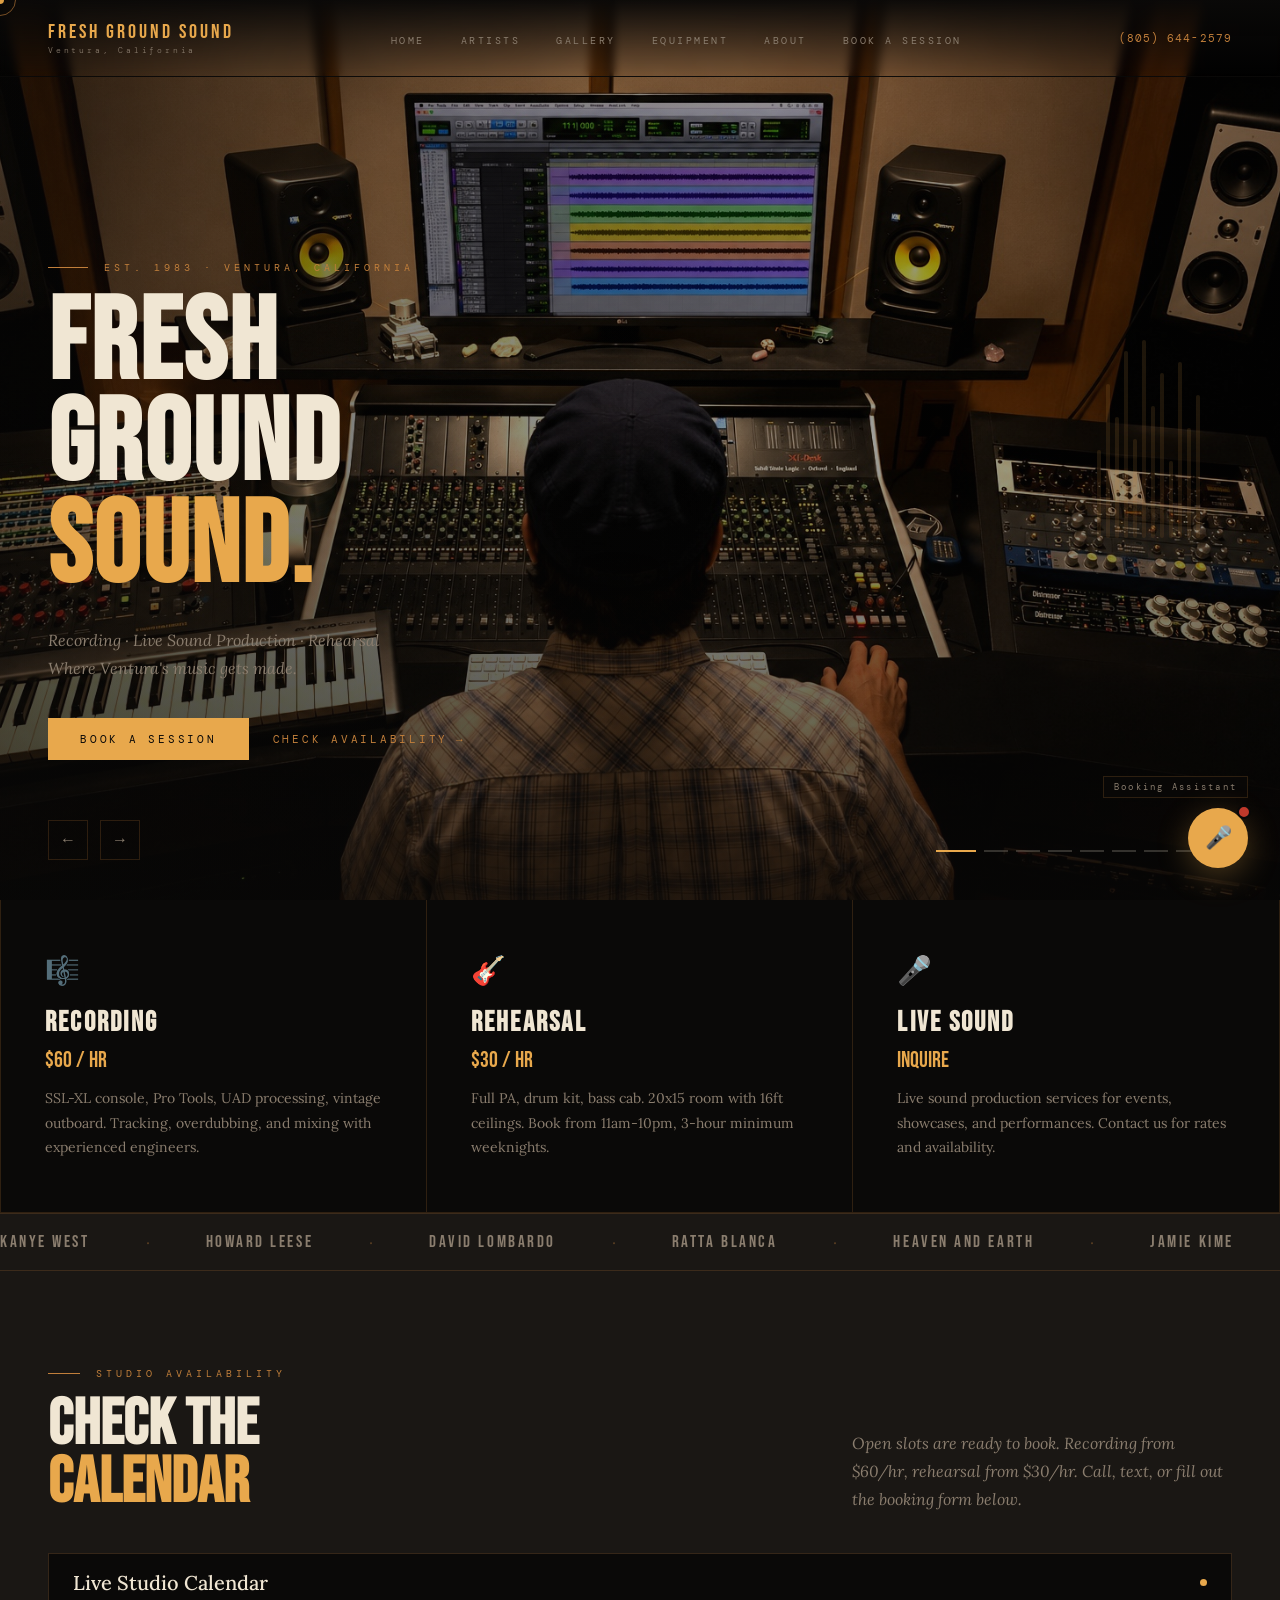
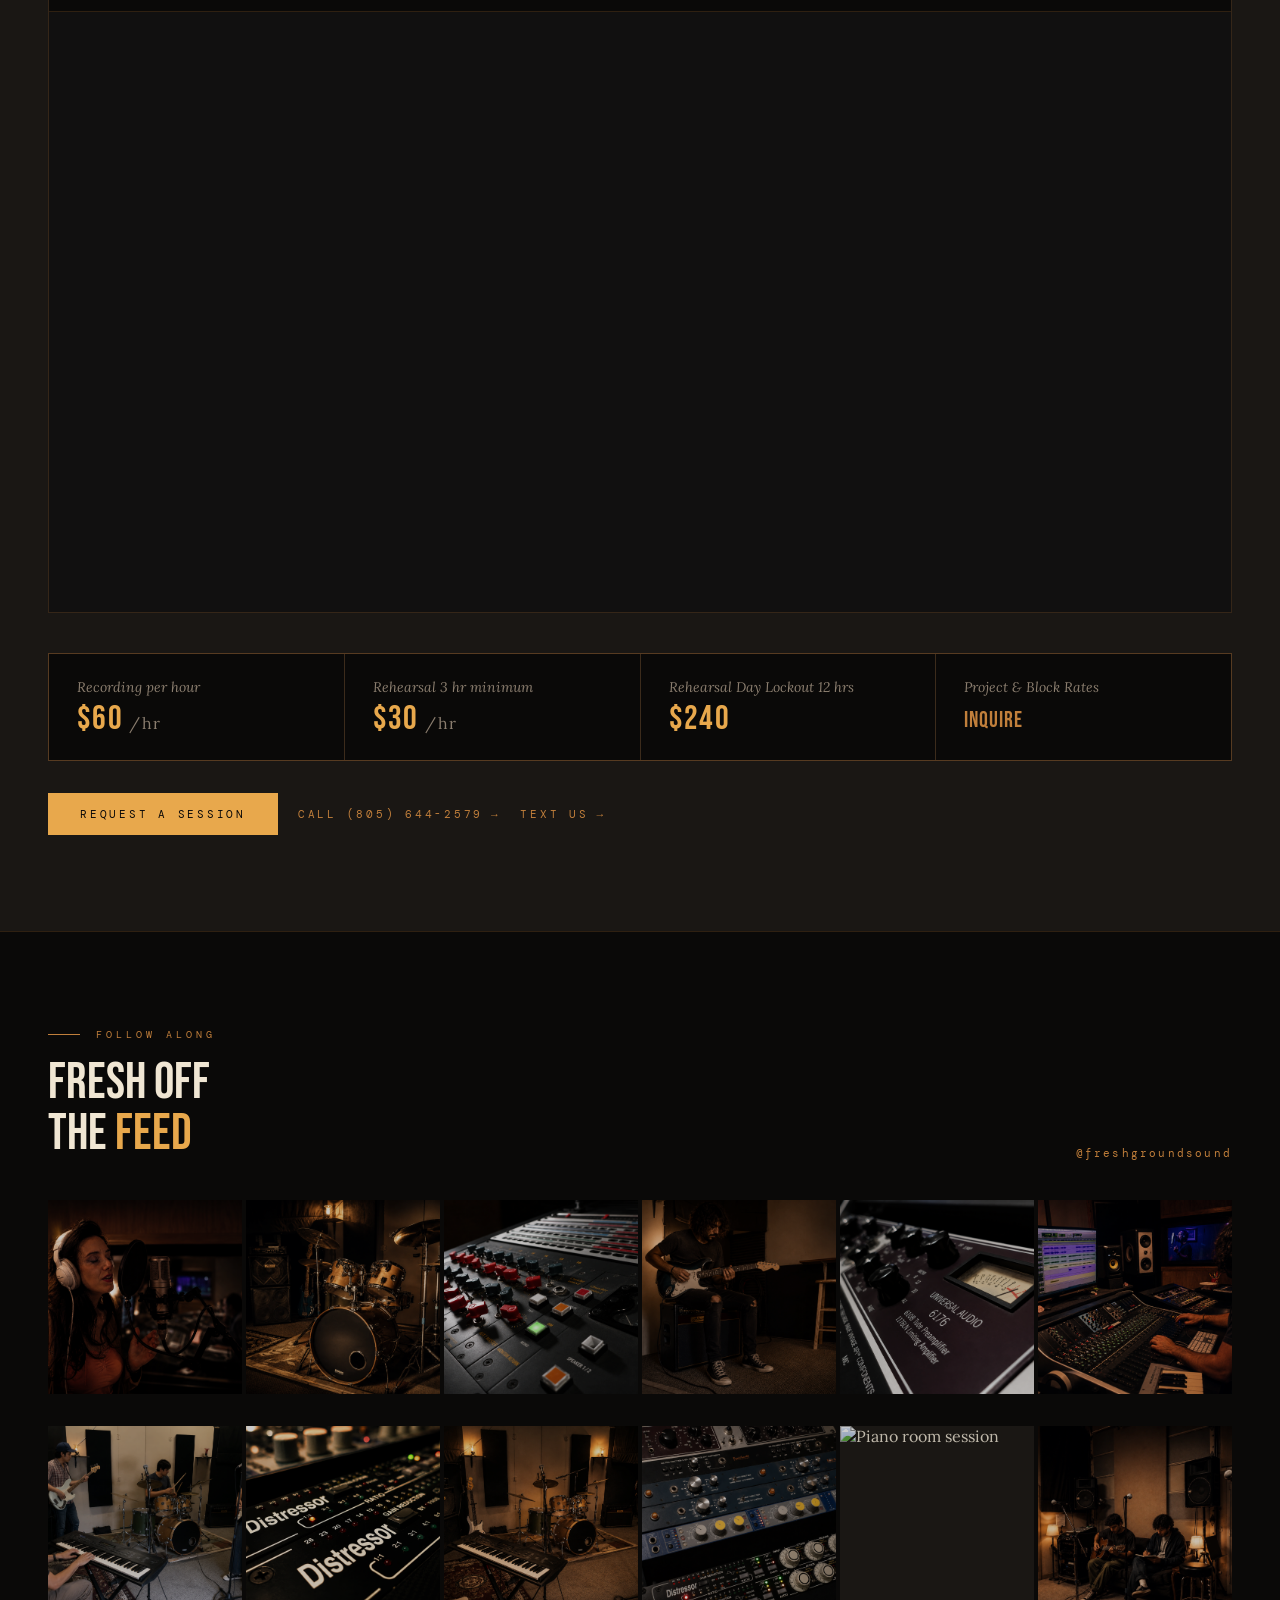
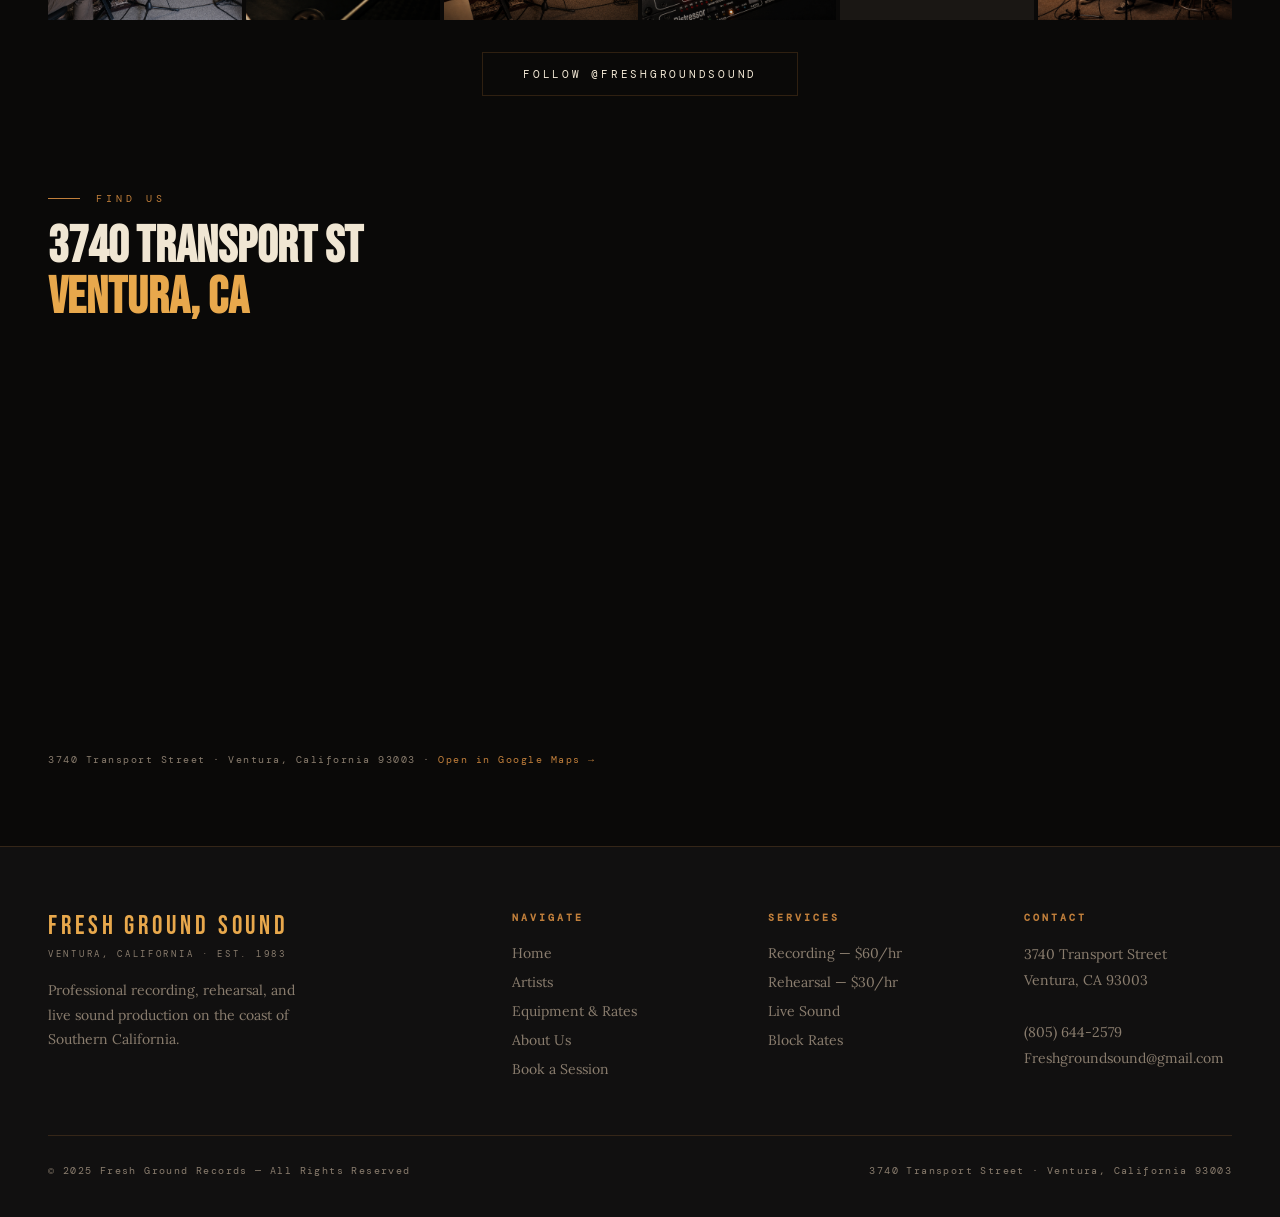
==== commit d6d27929: "Replace custom JS calendar with live Google Calendar embed on index.html" ====
--- a/index.html
+++ b/index.html
@@ -352,29 +352,19 @@
   <div class="custom-cal reveal" style="transition-delay:.1s">
     <div class="cal-header">
       <div class="cal-header-left">
-        <button class="cal-nav" id="calPrev">&#8592;</button>
-        <span class="cal-title" id="calTitle"></span>
-        <button class="cal-nav" id="calNext">&#8594;</button>
-      </div>
-      <div class="cal-tabs">
-        <button class="cal-tab active" id="tabMonth" onclick="calSwitch('month')">Month</button>
-        <button class="cal-tab" id="tabWeek" onclick="calSwitch('week')">Week</button>
+        <span class="cal-title">Live Studio Calendar</span>
       </div>
       <div class="cal-legend">
-        <div class="cal-legend-item"><div class="cal-dot-l dot-booked"></div>Booked</div>
-        <div class="cal-legend-item"><div class="cal-dot-l dot-open"></div>Available</div>
         <div class="cal-live"></div>
       </div>
     </div>
-    <div id="calMonth">
-      <div class="month-head">
-        <div class="month-dname">Sunday</div><div class="month-dname">Monday</div><div class="month-dname">Tuesday</div><div class="month-dname">Wednesday</div><div class="month-dname">Thursday</div><div class="month-dname">Friday</div><div class="month-dname">Saturday</div>
-      </div>
-      <div class="month-grid" id="monthGrid"></div>
-    </div>
-    <div id="calWeek">
-      <div class="week-grid" id="weekGrid"></div>
-    </div>
+    <iframe
+      src="https://calendar.google.com/calendar/embed?src=freshgroundrecords%40gmail.com&ctz=America%2FLos_Angeles&showTitle=0&showNav=1&showDate=1&showPrint=0&showTabs=0&showCalendars=0&mode=MONTH&bgcolor=%230a0908"
+      title="Studio Availability Calendar"
+      style="width:100%;height:600px;border:none;display:block;"
+      frameborder="0"
+      scrolling="no">
+    </iframe>
   </div>
   <div class="rates-strip reveal" style="transition-delay:.2s">
     <div class="rate-card"><div class="rate-label">Recording per hour</div><div class="rate-price">$60 <small>/hr</small></div></div>
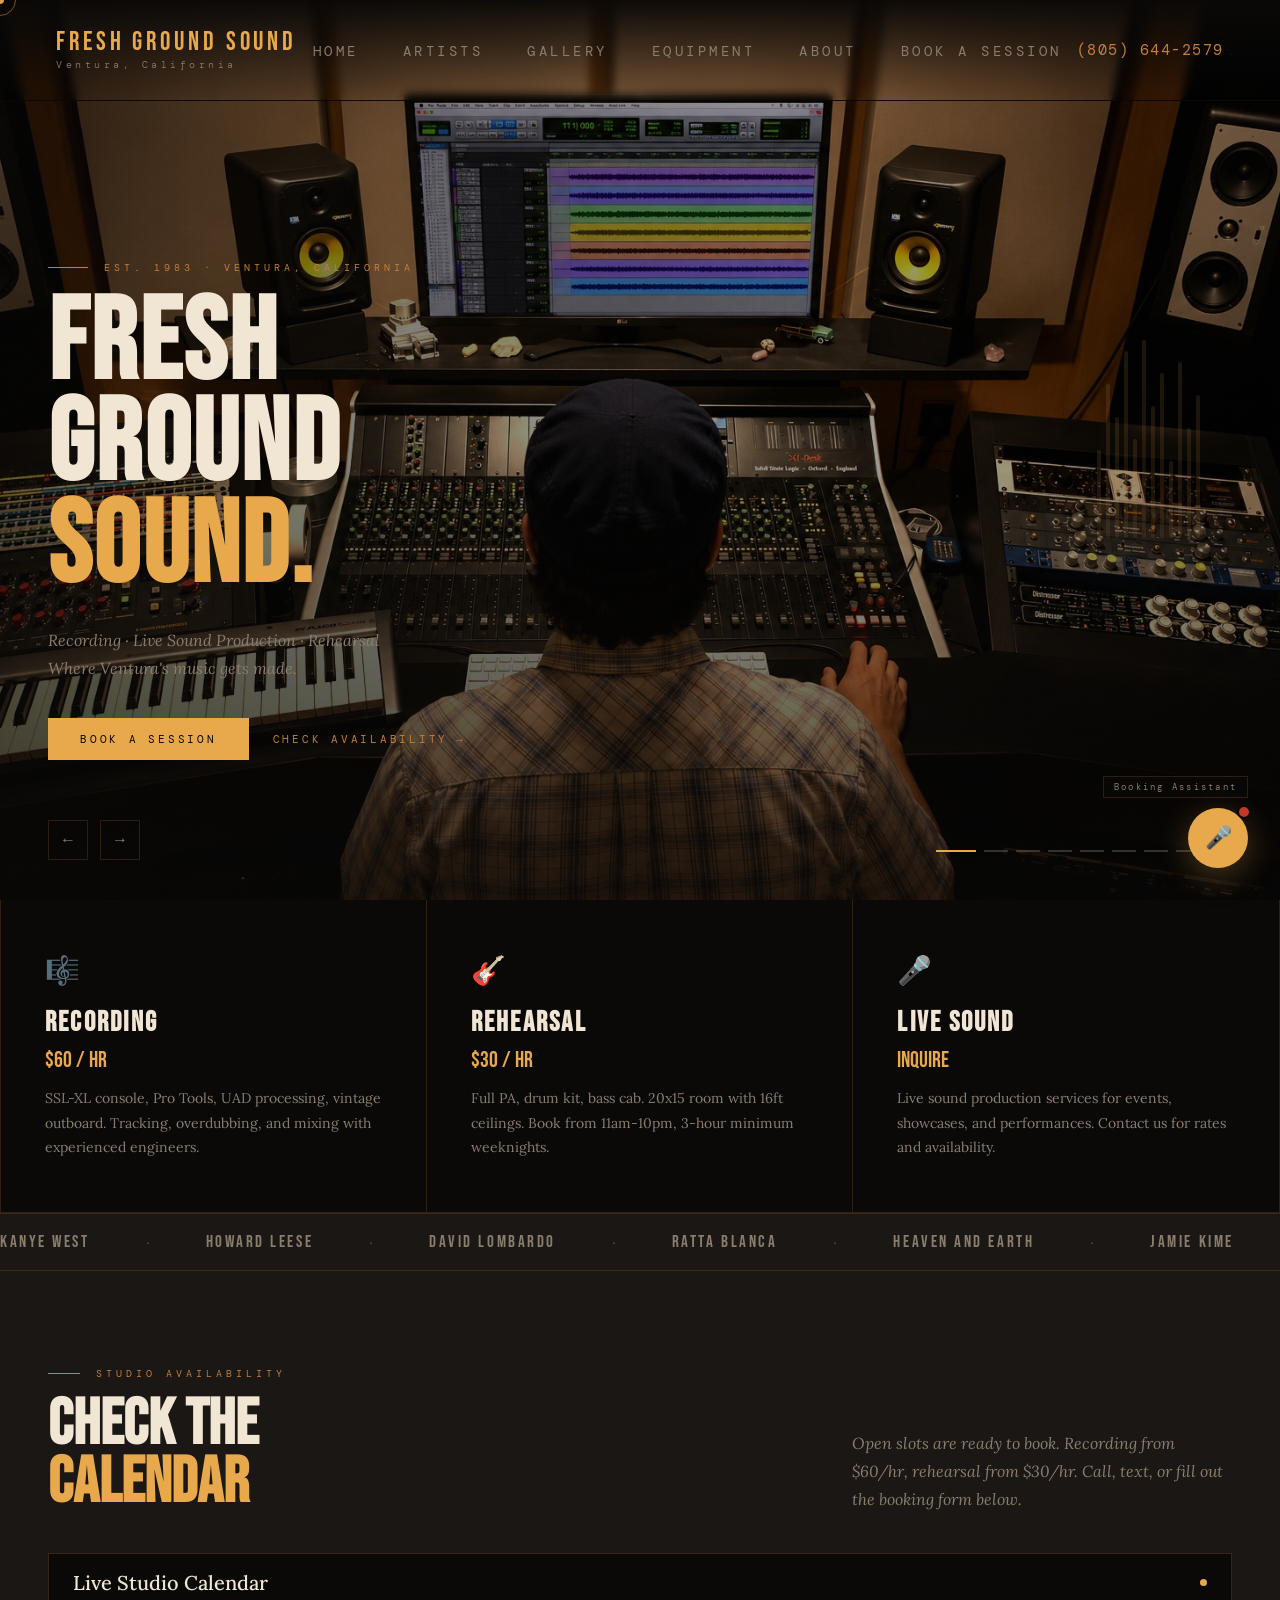
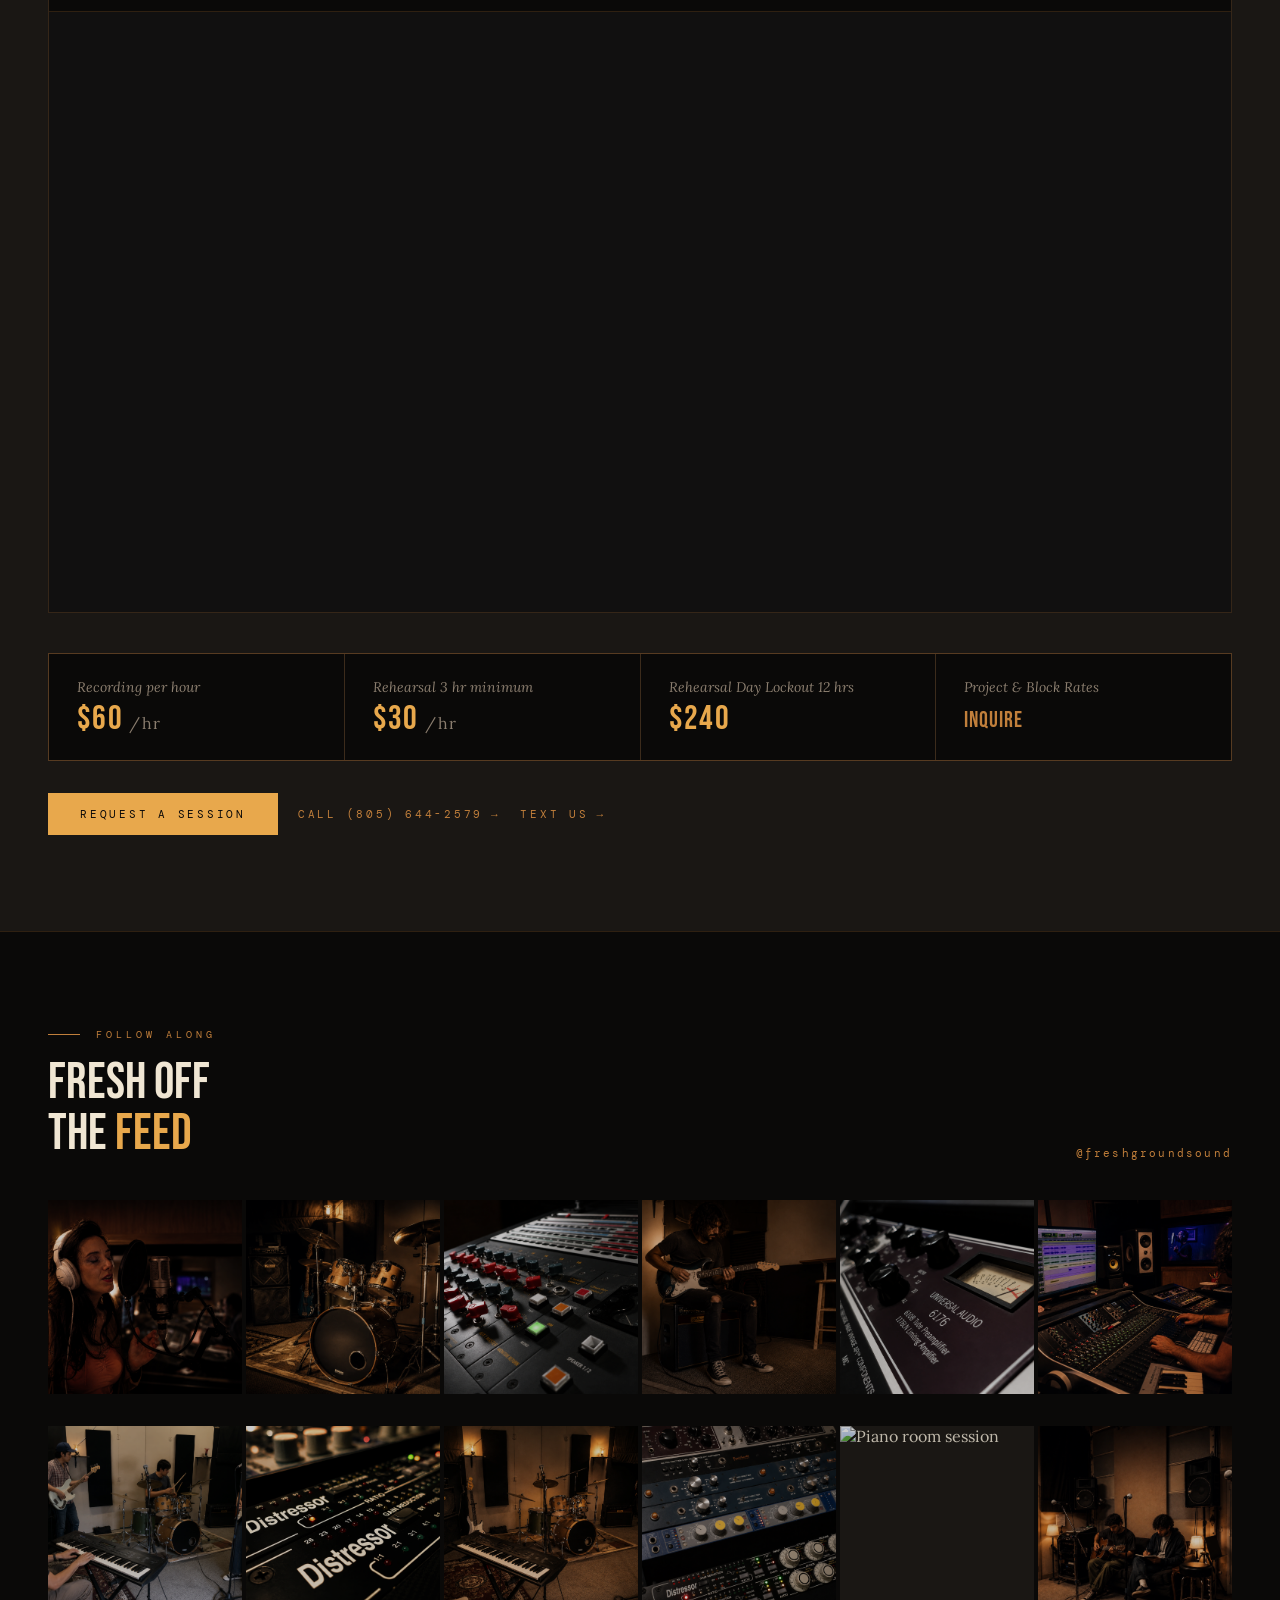
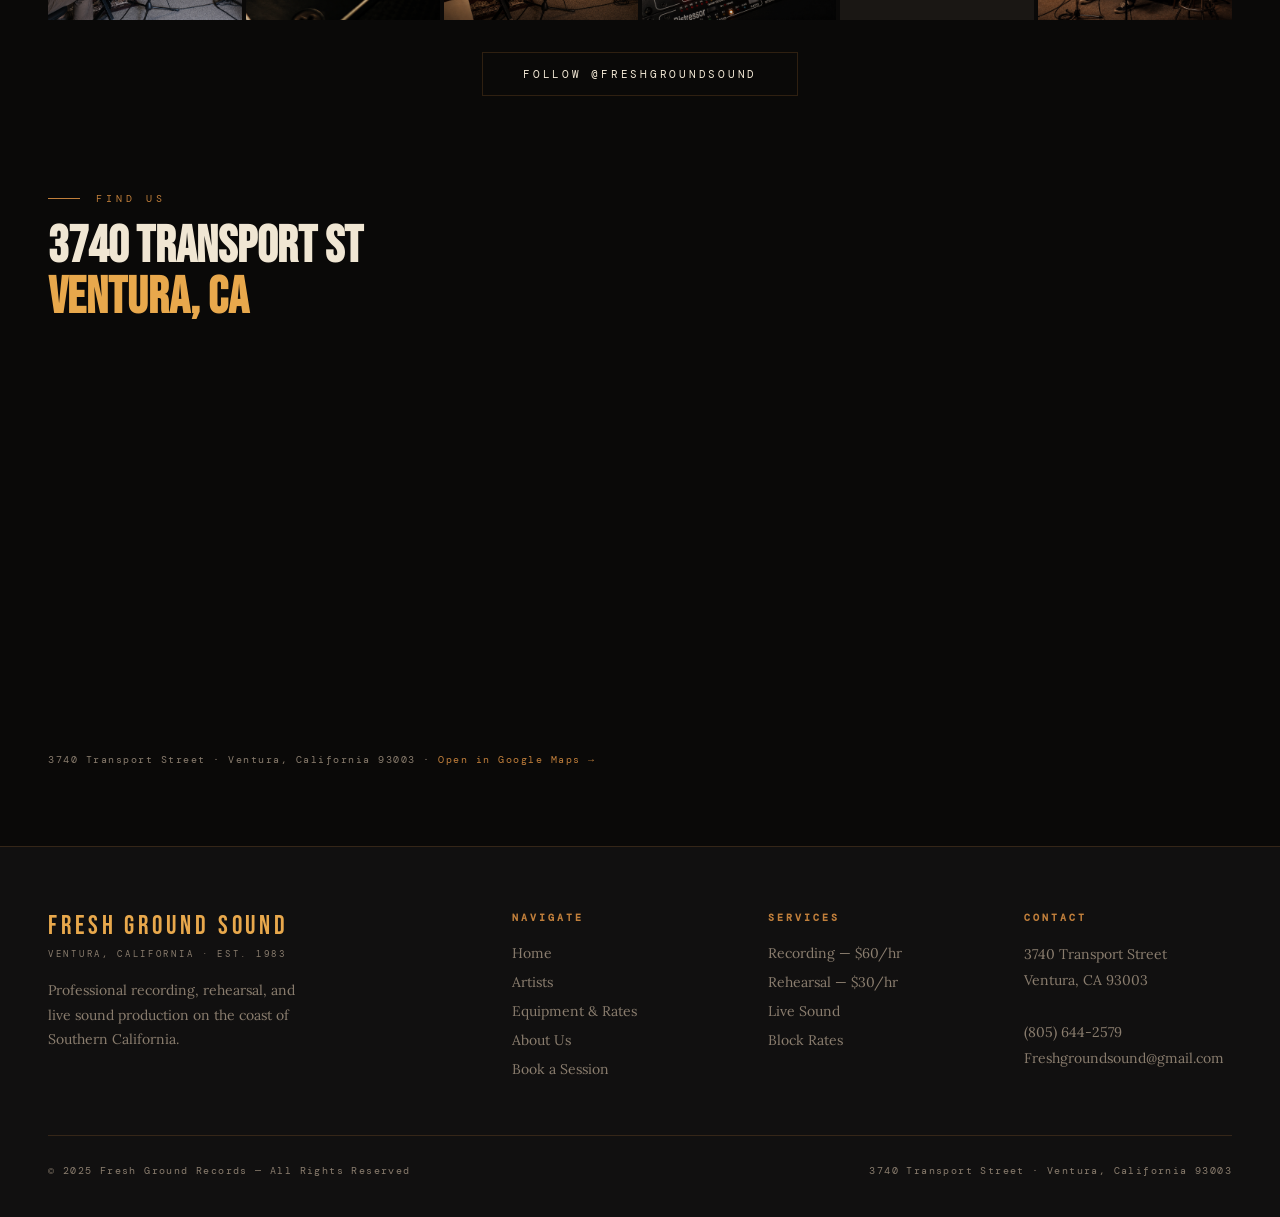
==== commit 71561064: "Increase nav bar sizing: links 10→14px, phone 11→15px, logo 20→26px, padding 22→30px" ====
--- a/index.html
+++ b/index.html
@@ -25,16 +25,16 @@
 .section-label::before{content:'';display:block;width:32px;height:1px;background:var(--tape);}
 
 /* NAV */
-nav{position:fixed;top:0;left:0;right:0;z-index:500;padding:22px 48px;display:flex;justify-content:space-between;align-items:center;background:linear-gradient(to bottom,rgba(10,9,8,.97),transparent);backdrop-filter:blur(4px);border-bottom:1px solid transparent;transition:border-color .3s,background .3s;}
+nav{position:fixed;top:0;left:0;right:0;z-index:500;padding:30px 56px;display:flex;justify-content:space-between;align-items:center;background:linear-gradient(to bottom,rgba(10,9,8,.97),transparent);backdrop-filter:blur(4px);border-bottom:1px solid transparent;transition:border-color .3s,background .3s;}
 nav.scrolled{border-bottom-color:var(--hairline);background:rgba(10,9,8,.97);}
-.nav-logo{font-family:'Bebas Neue',sans-serif;font-size:20px;letter-spacing:.15em;color:var(--amber);text-decoration:none;display:flex;flex-direction:column;line-height:1;}
-.nav-logo span{font-family:'DM Mono',monospace;font-size:8px;letter-spacing:.35em;color:var(--muted);font-weight:300;margin-top:4px;}
-.nav-links{display:flex;gap:36px;list-style:none;}
-.nav-links a{font-family:'DM Mono',monospace;font-size:10px;letter-spacing:.25em;color:var(--muted);text-decoration:none;text-transform:uppercase;transition:color .3s;position:relative;}
+.nav-logo{font-family:'Bebas Neue',sans-serif;font-size:26px;letter-spacing:.15em;color:var(--amber);text-decoration:none;display:flex;flex-direction:column;line-height:1;}
+.nav-logo span{font-family:'DM Mono',monospace;font-size:10px;letter-spacing:.35em;color:var(--muted);font-weight:300;margin-top:4px;}
+.nav-links{display:flex;gap:44px;list-style:none;}
+.nav-links a{font-family:'DM Mono',monospace;font-size:14px;letter-spacing:.25em;color:var(--muted);text-decoration:none;text-transform:uppercase;transition:color .3s;position:relative;}
 .nav-links a::after{content:'';position:absolute;bottom:-4px;left:0;right:0;height:1px;background:var(--amber);transform:scaleX(0);transition:transform .3s;transform-origin:left;}
 .nav-links a:hover{color:var(--cream);}
 .nav-links a:hover::after{transform:scaleX(1);}
-.nav-phone{font-family:'DM Mono',monospace;font-size:11px;letter-spacing:.1em;color:var(--tape);text-decoration:none;transition:color .3s;}
+.nav-phone{font-family:'DM Mono',monospace;font-size:15px;letter-spacing:.1em;color:var(--tape);text-decoration:none;transition:color .3s;}
 .nav-phone:hover{color:var(--amber);}
 
 /* HERO */
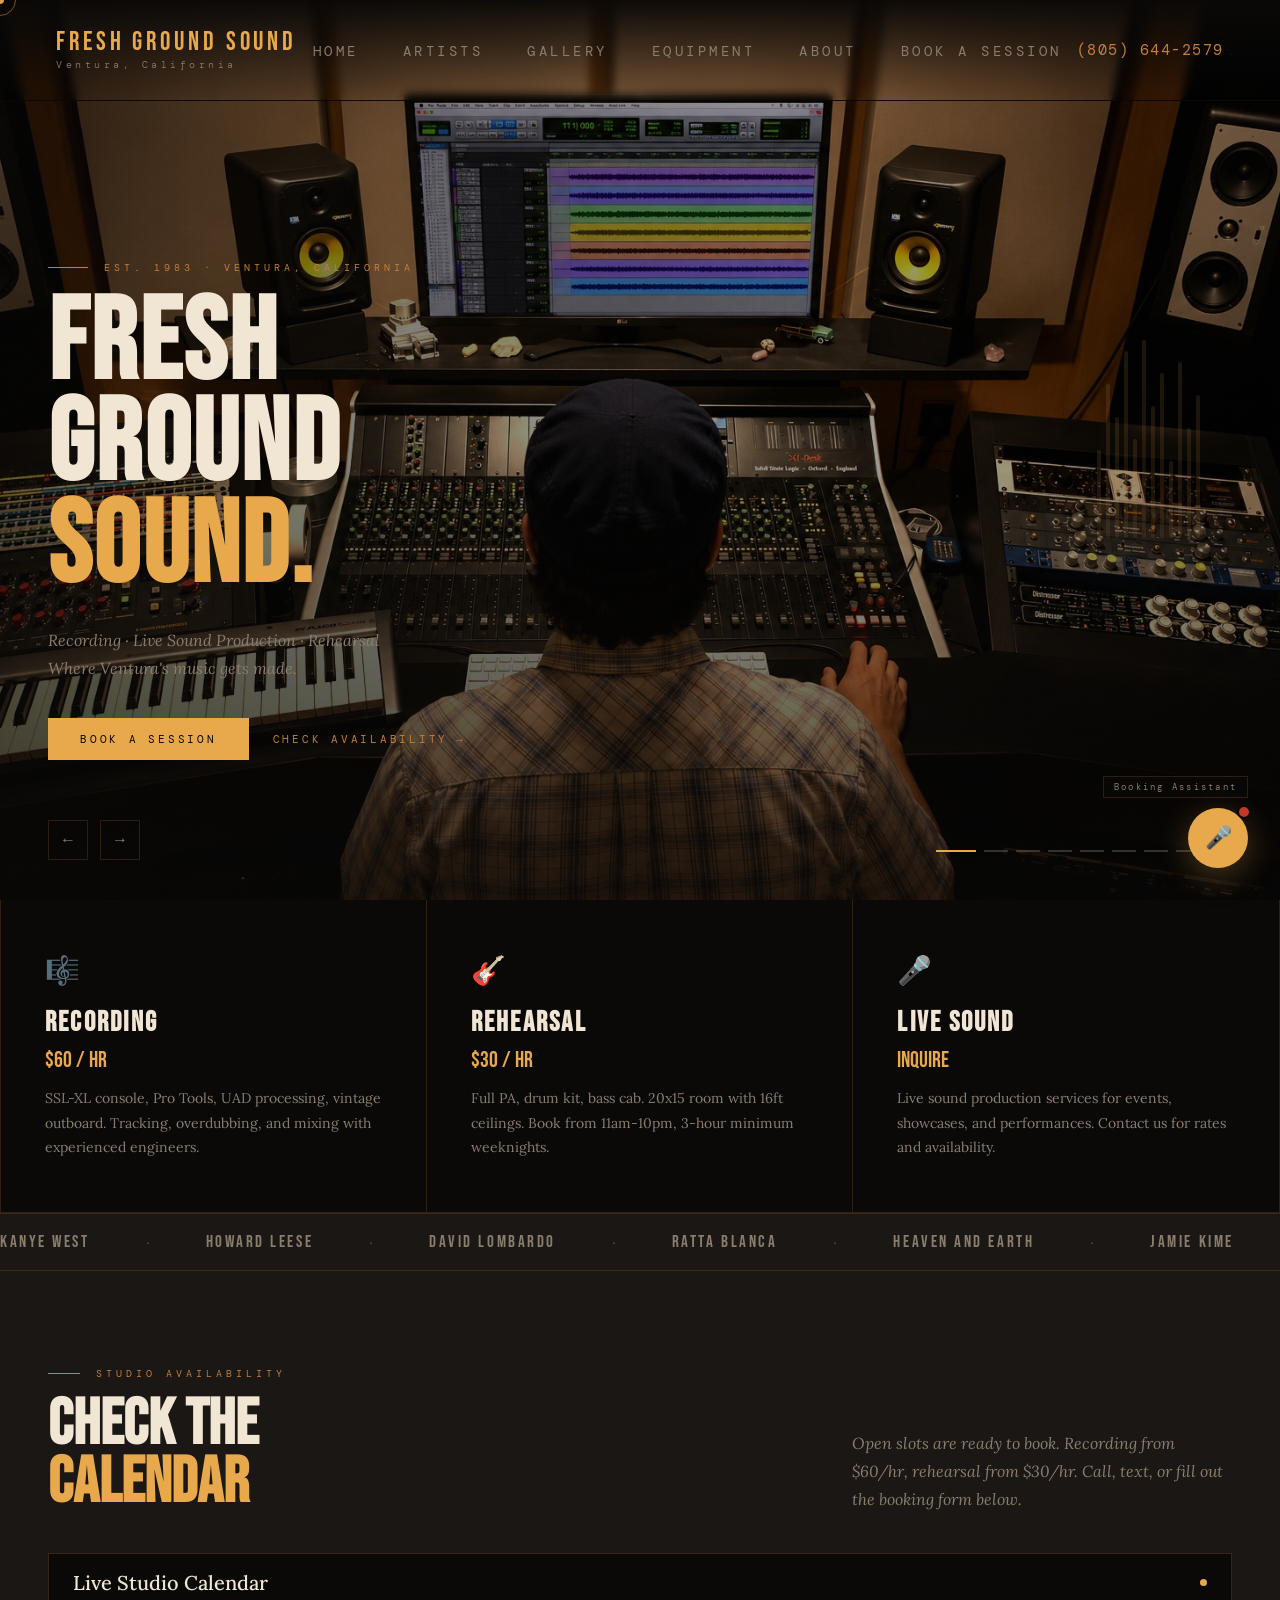
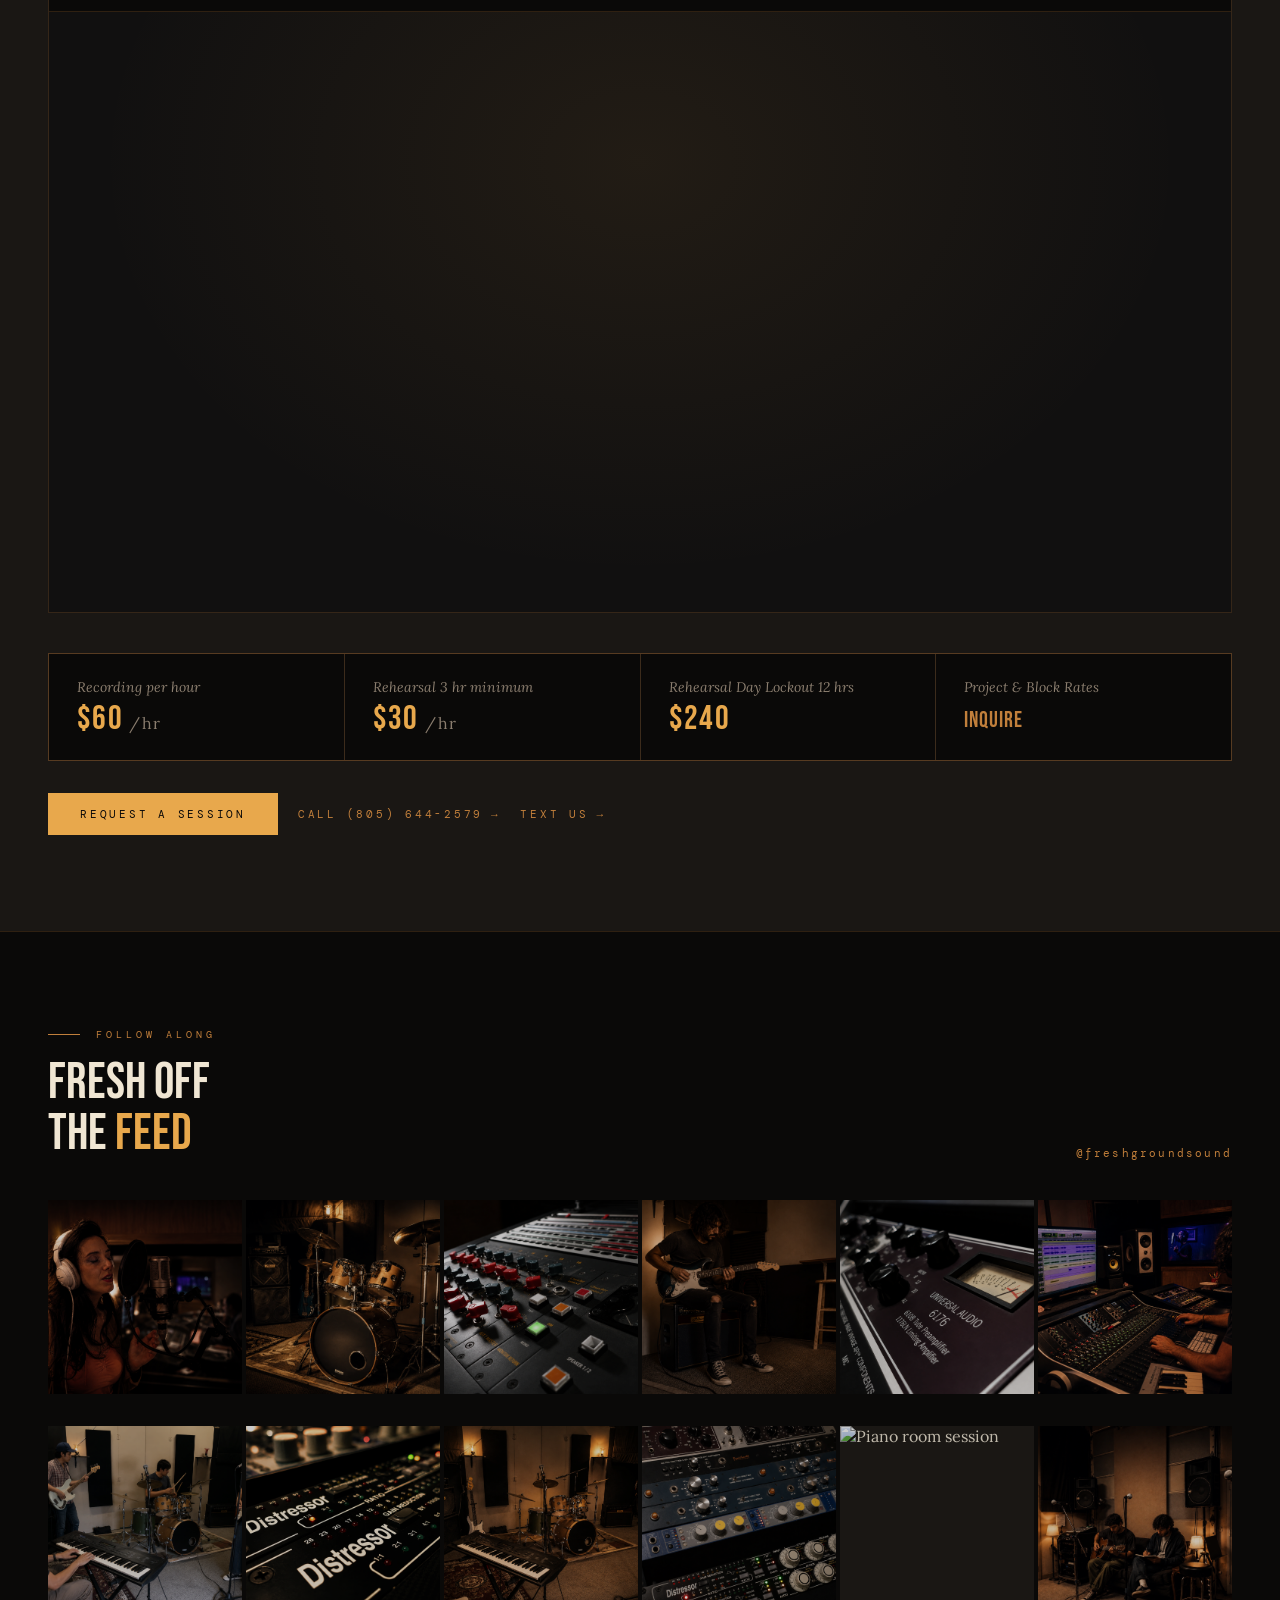
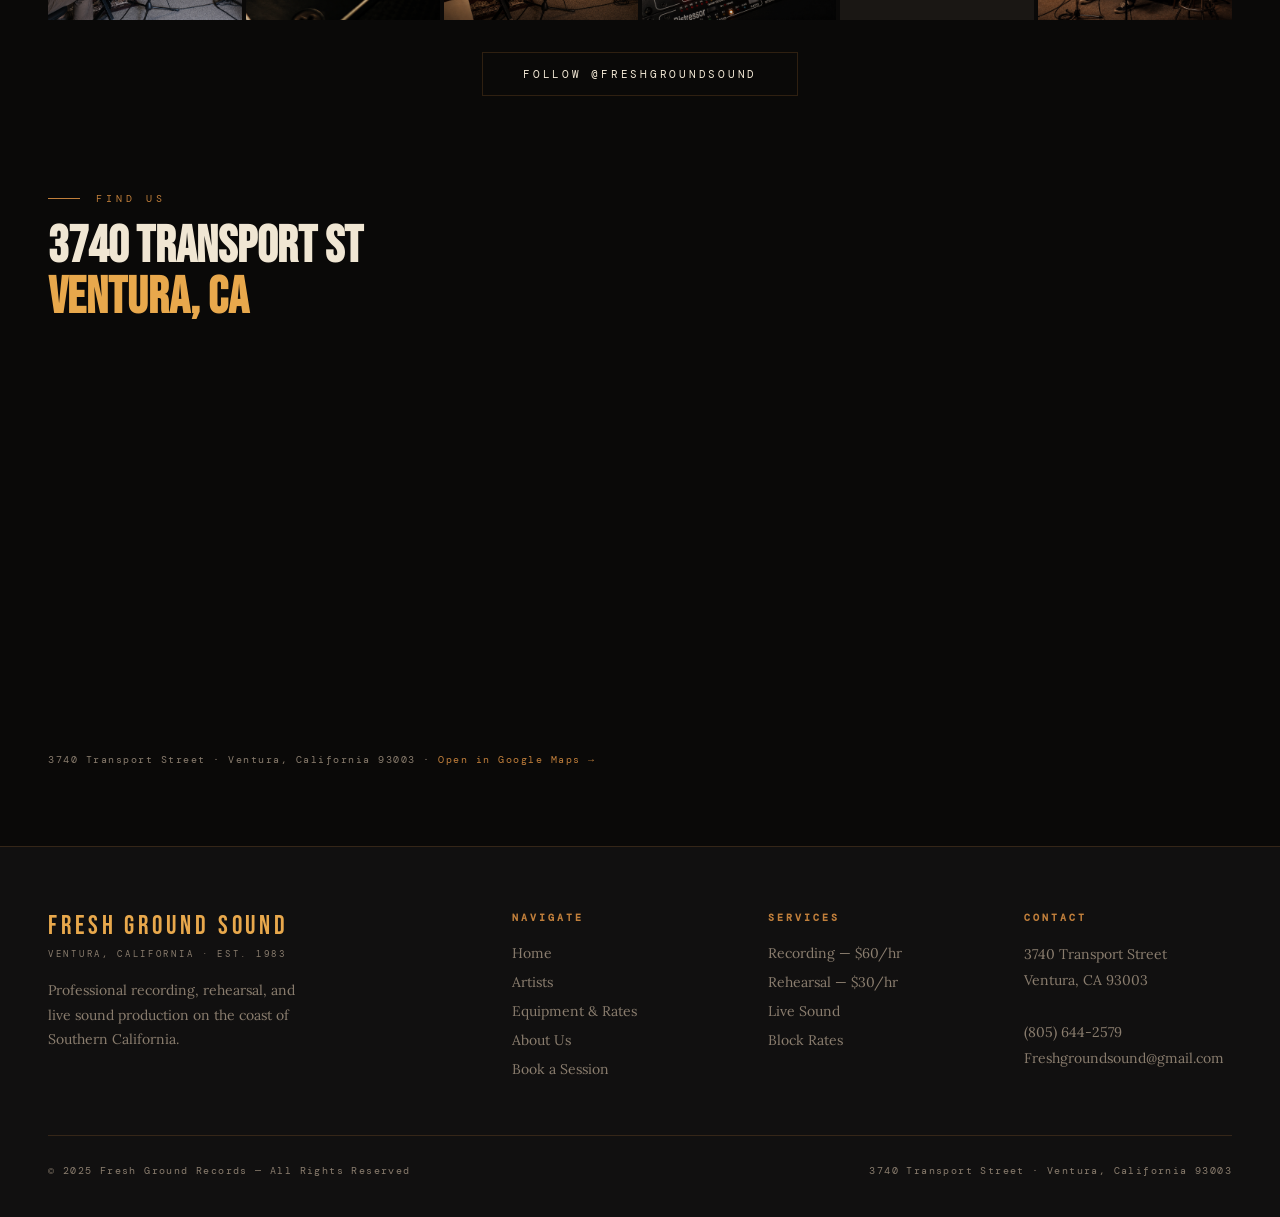
==== commit 54e368dc: "Calendar: warmer filter + radial amber glow overlay to highlight today cell" ====
--- a/index.html
+++ b/index.html
@@ -167,6 +167,9 @@
 .map-section{padding:0 48px 80px;}
 .map-wrap{border:1px solid var(--hairline);overflow:hidden;}
 .map-wrap iframe{width:100%;height:380px;border:none;filter:invert(1) hue-rotate(180deg) brightness(0.85) saturate(0.6);}
+.cal-embed-wrap{width:100%;overflow:hidden;position:relative;}
+.cal-embed-wrap::after{content:'';position:absolute;inset:0;pointer-events:none;z-index:2;background:radial-gradient(ellipse at 50% 25%,rgba(232,168,76,0.08) 0%,transparent 65%);}
+.cal-embed-wrap iframe{width:100%;height:720px;border:none;display:block;position:relative;z-index:1;transform:scale(1.2);transform-origin:50% 0;filter:invert(0.82) hue-rotate(165deg) sepia(0.35) saturate(1.6) brightness(0.95);}
 
 /* CHAT */
 .chat-fab{position:fixed;bottom:32px;right:32px;z-index:800;display:flex;flex-direction:column;align-items:flex-end;gap:10px;}
@@ -358,6 +361,7 @@
         <div class="cal-live"></div>
       </div>
     </div>
+    <div class="cal-embed-wrap">
     <iframe
       src="https://calendar.google.com/calendar/embed?src=freshgroundrecords%40gmail.com&ctz=America%2FLos_Angeles&showTitle=0&showNav=1&showDate=1&showPrint=0&showTabs=0&showCalendars=0&mode=MONTH&bgcolor=%230a0908"
       title="Studio Availability Calendar"
@@ -365,6 +369,7 @@
       frameborder="0"
       scrolling="no">
     </iframe>
+    </div>
   </div>
   <div class="rates-strip reveal" style="transition-delay:.2s">
     <div class="rate-card"><div class="rate-label">Recording per hour</div><div class="rate-price">$60 <small>/hr</small></div></div>
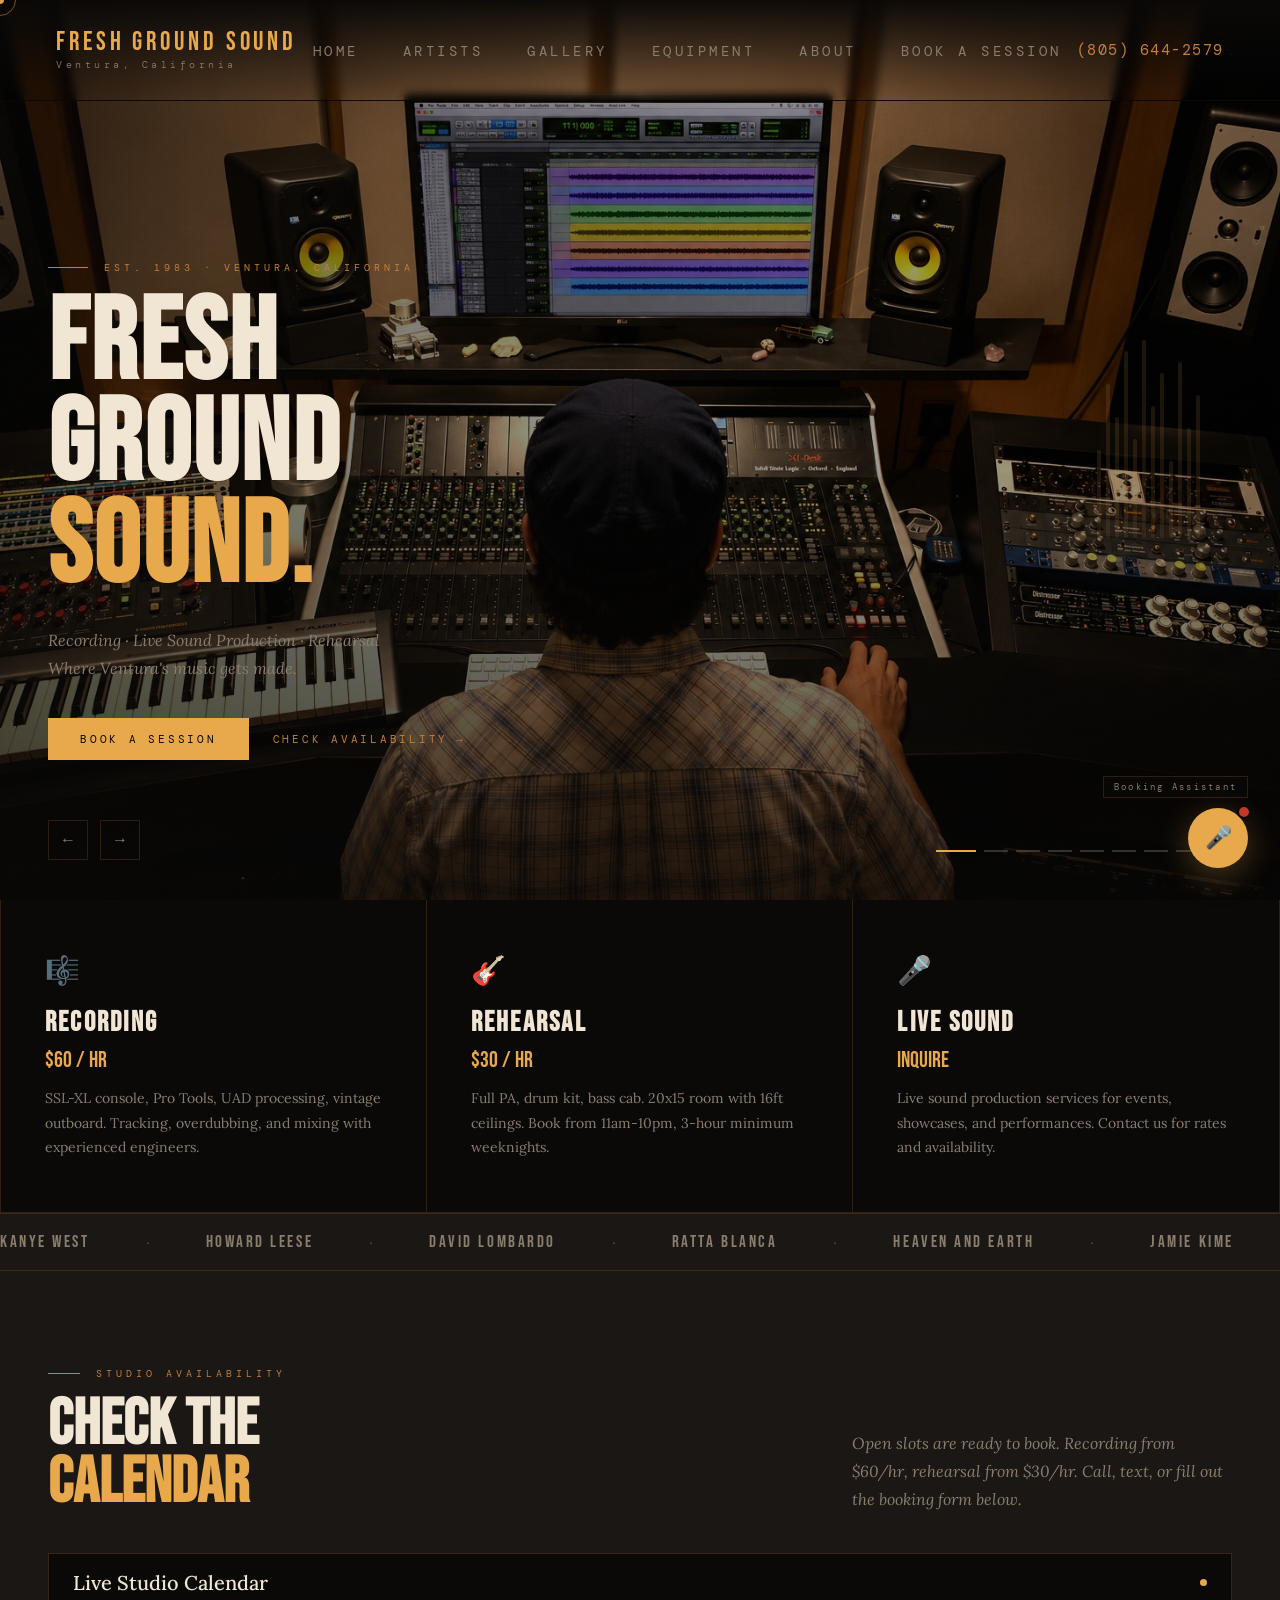
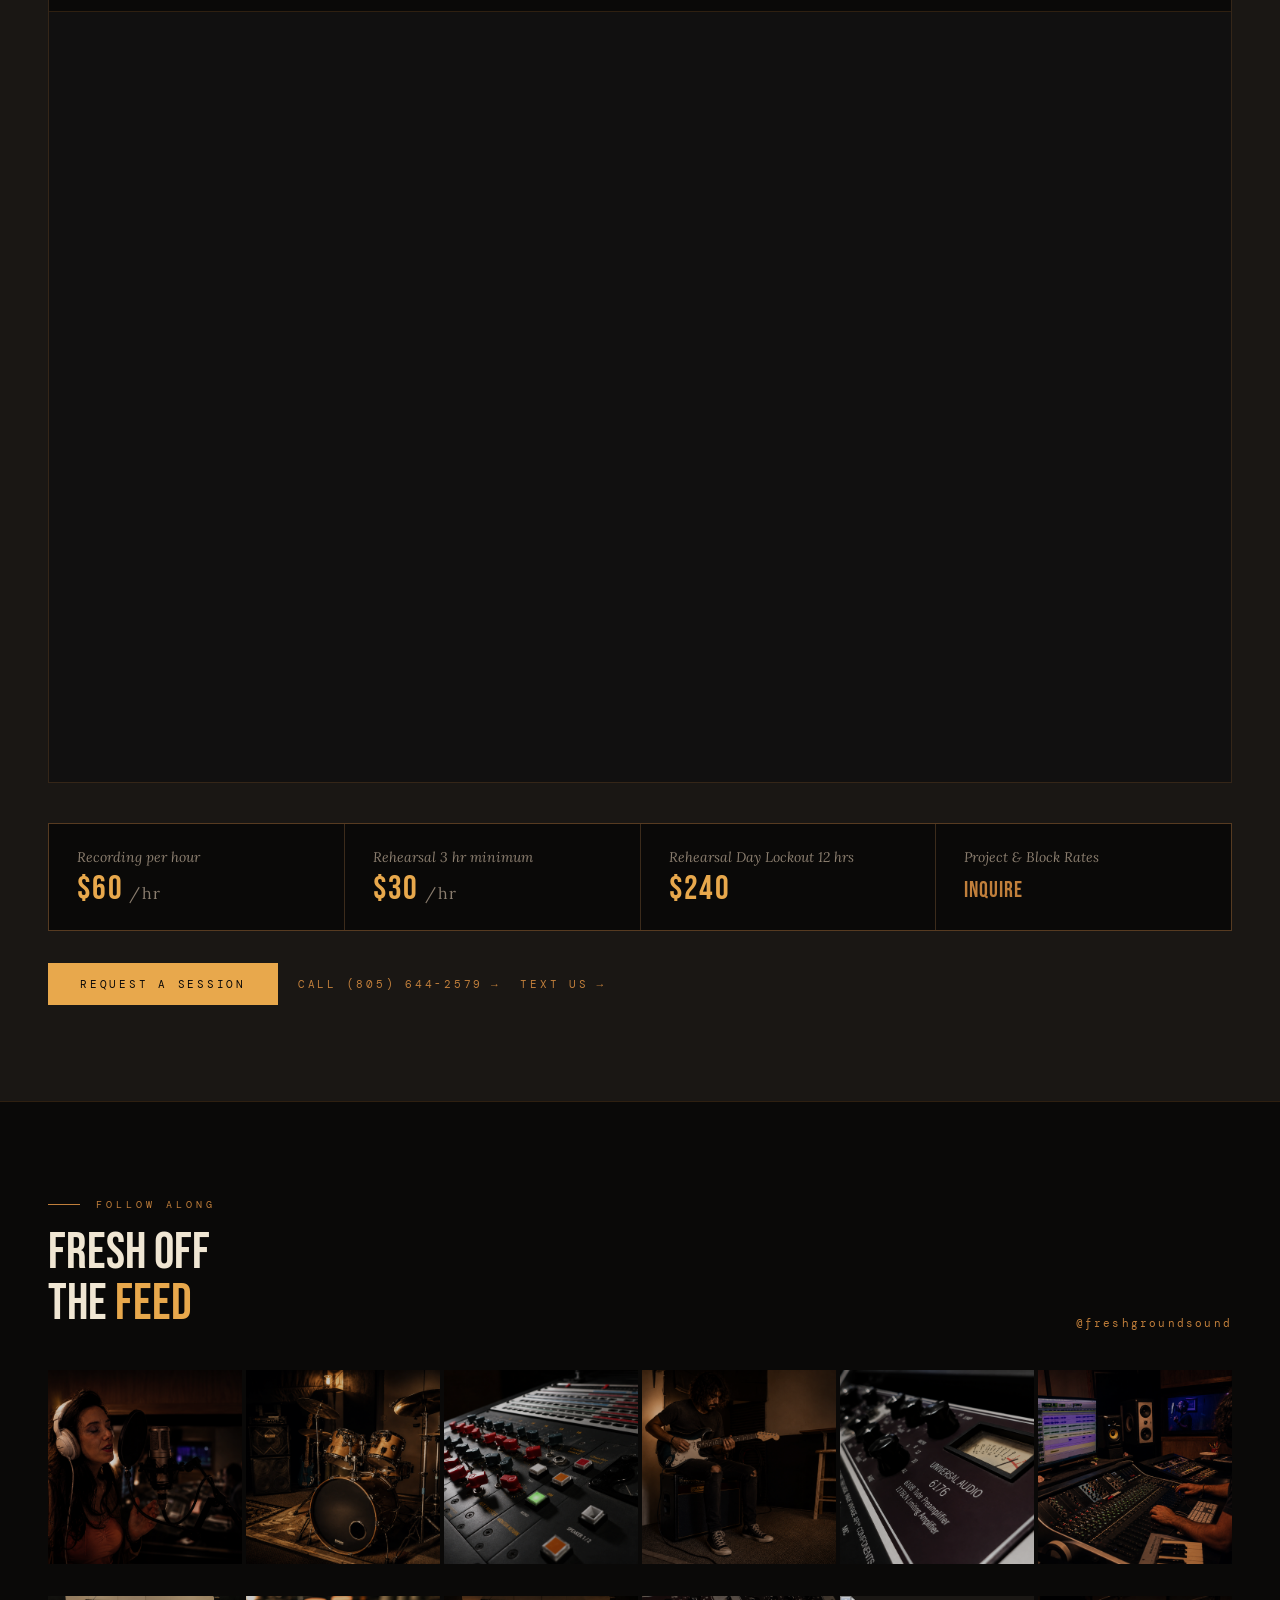
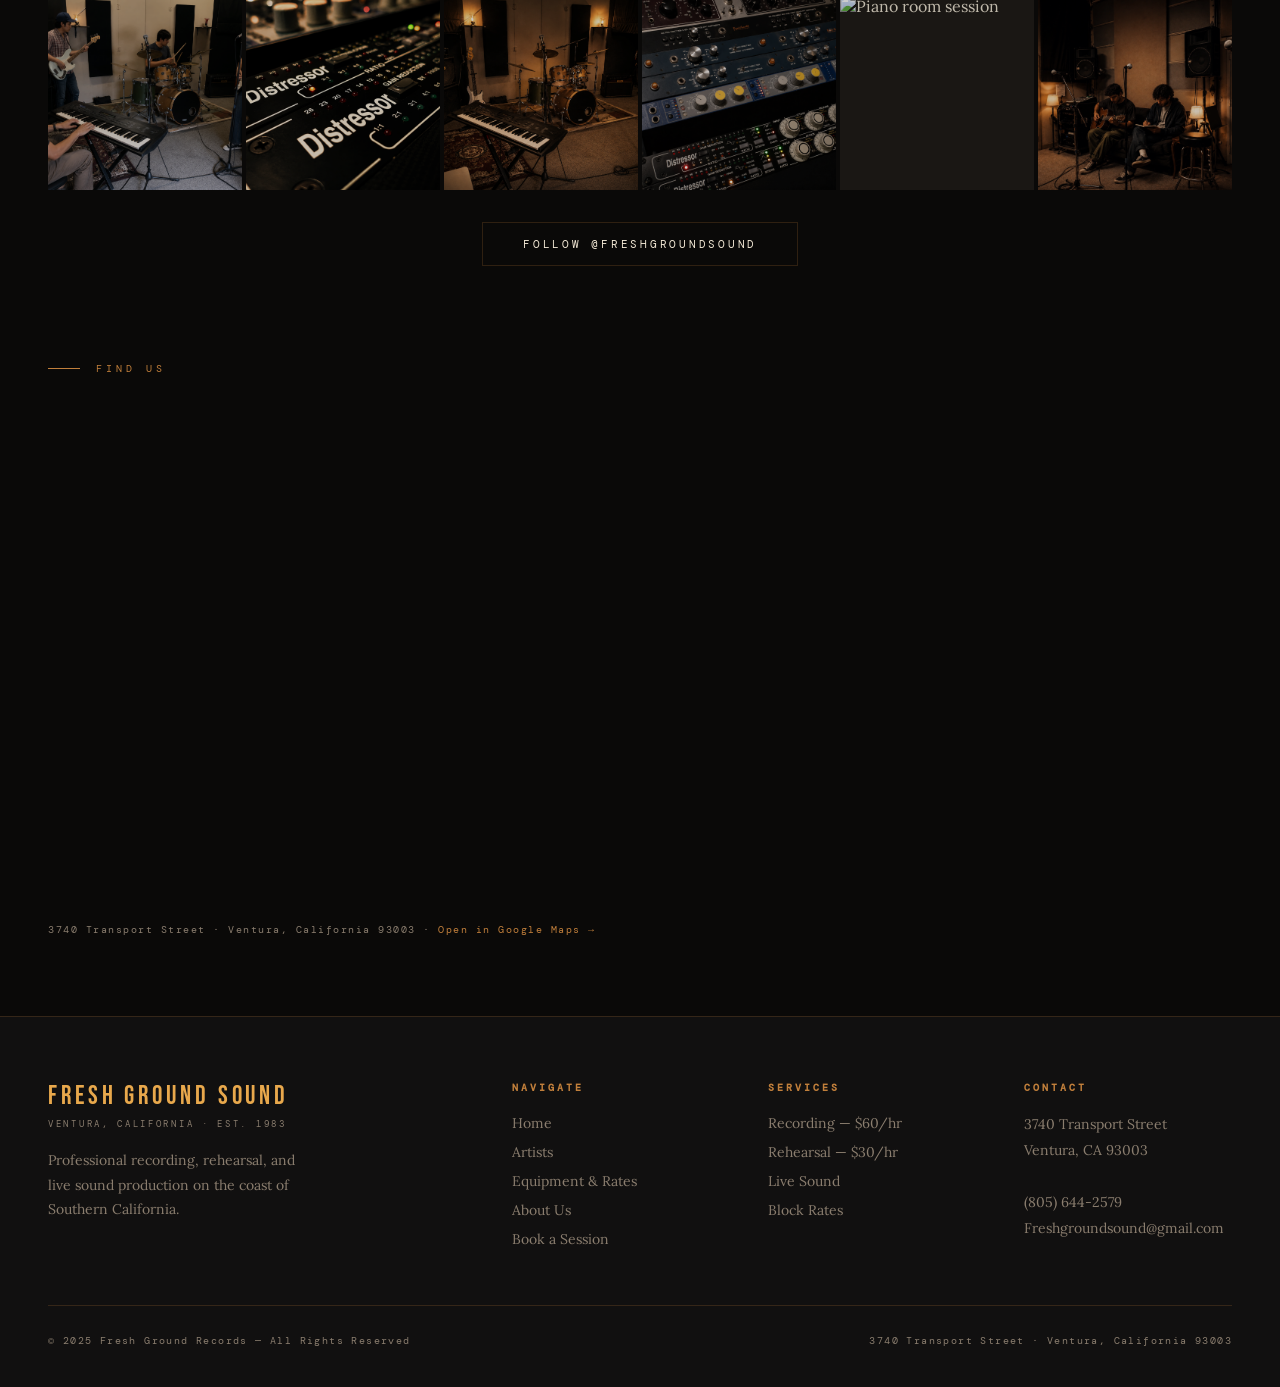
==== commit e842f708: "Fix calendar: remove broken scale transform, use zoom 1.1 for slightly bigger text + overflow hidden" ====
--- a/index.html
+++ b/index.html
@@ -91,7 +91,7 @@
 .booking-intro p{font-size:16px;line-height:1.75;color:var(--muted);font-style:italic;max-width:380px;}
 
 /* CALENDAR */
-.custom-cal{background:var(--deep);border:1px solid var(--hairline);margin-bottom:40px;}
+.custom-cal{background:var(--deep);border:1px solid var(--hairline);margin-bottom:40px;overflow:hidden;}
 .cal-header{padding:16px 24px;background:var(--black);border-bottom:1px solid var(--hairline);display:flex;align-items:center;justify-content:space-between;gap:16px;flex-wrap:wrap;}
 .cal-header-left{display:flex;align-items:center;gap:14px;}
 .cal-title{font-family:'Lora',serif;font-size:20px;font-weight:500;color:var(--cream);min-width:220px;}
@@ -167,9 +167,6 @@
 .map-section{padding:0 48px 80px;}
 .map-wrap{border:1px solid var(--hairline);overflow:hidden;}
 .map-wrap iframe{width:100%;height:380px;border:none;filter:invert(1) hue-rotate(180deg) brightness(0.85) saturate(0.6);}
-.cal-embed-wrap{width:100%;overflow:hidden;position:relative;}
-.cal-embed-wrap::after{content:'';position:absolute;inset:0;pointer-events:none;z-index:2;background:radial-gradient(ellipse at 50% 25%,rgba(232,168,76,0.08) 0%,transparent 65%);}
-.cal-embed-wrap iframe{width:100%;height:720px;border:none;display:block;position:relative;z-index:1;transform:scale(1.2);transform-origin:50% 0;filter:invert(0.82) hue-rotate(165deg) sepia(0.35) saturate(1.6) brightness(0.95);}
 
 /* CHAT */
 .chat-fab{position:fixed;bottom:32px;right:32px;z-index:800;display:flex;flex-direction:column;align-items:flex-end;gap:10px;}
@@ -361,15 +358,13 @@
         <div class="cal-live"></div>
       </div>
     </div>
-    <div class="cal-embed-wrap">
     <iframe
       src="https://calendar.google.com/calendar/embed?src=freshgroundrecords%40gmail.com&ctz=America%2FLos_Angeles&showTitle=0&showNav=1&showDate=1&showPrint=0&showTabs=0&showCalendars=0&mode=MONTH&bgcolor=%230a0908"
       title="Studio Availability Calendar"
-      style="width:100%;height:600px;border:none;display:block;"
+      style="width:100%;height:700px;border:none;display:block;zoom:1.1;"
       frameborder="0"
       scrolling="no">
     </iframe>
-    </div>
   </div>
   <div class="rates-strip reveal" style="transition-delay:.2s">
     <div class="rate-card"><div class="rate-label">Recording per hour</div><div class="rate-price">$60 <small>/hr</small></div></div>
